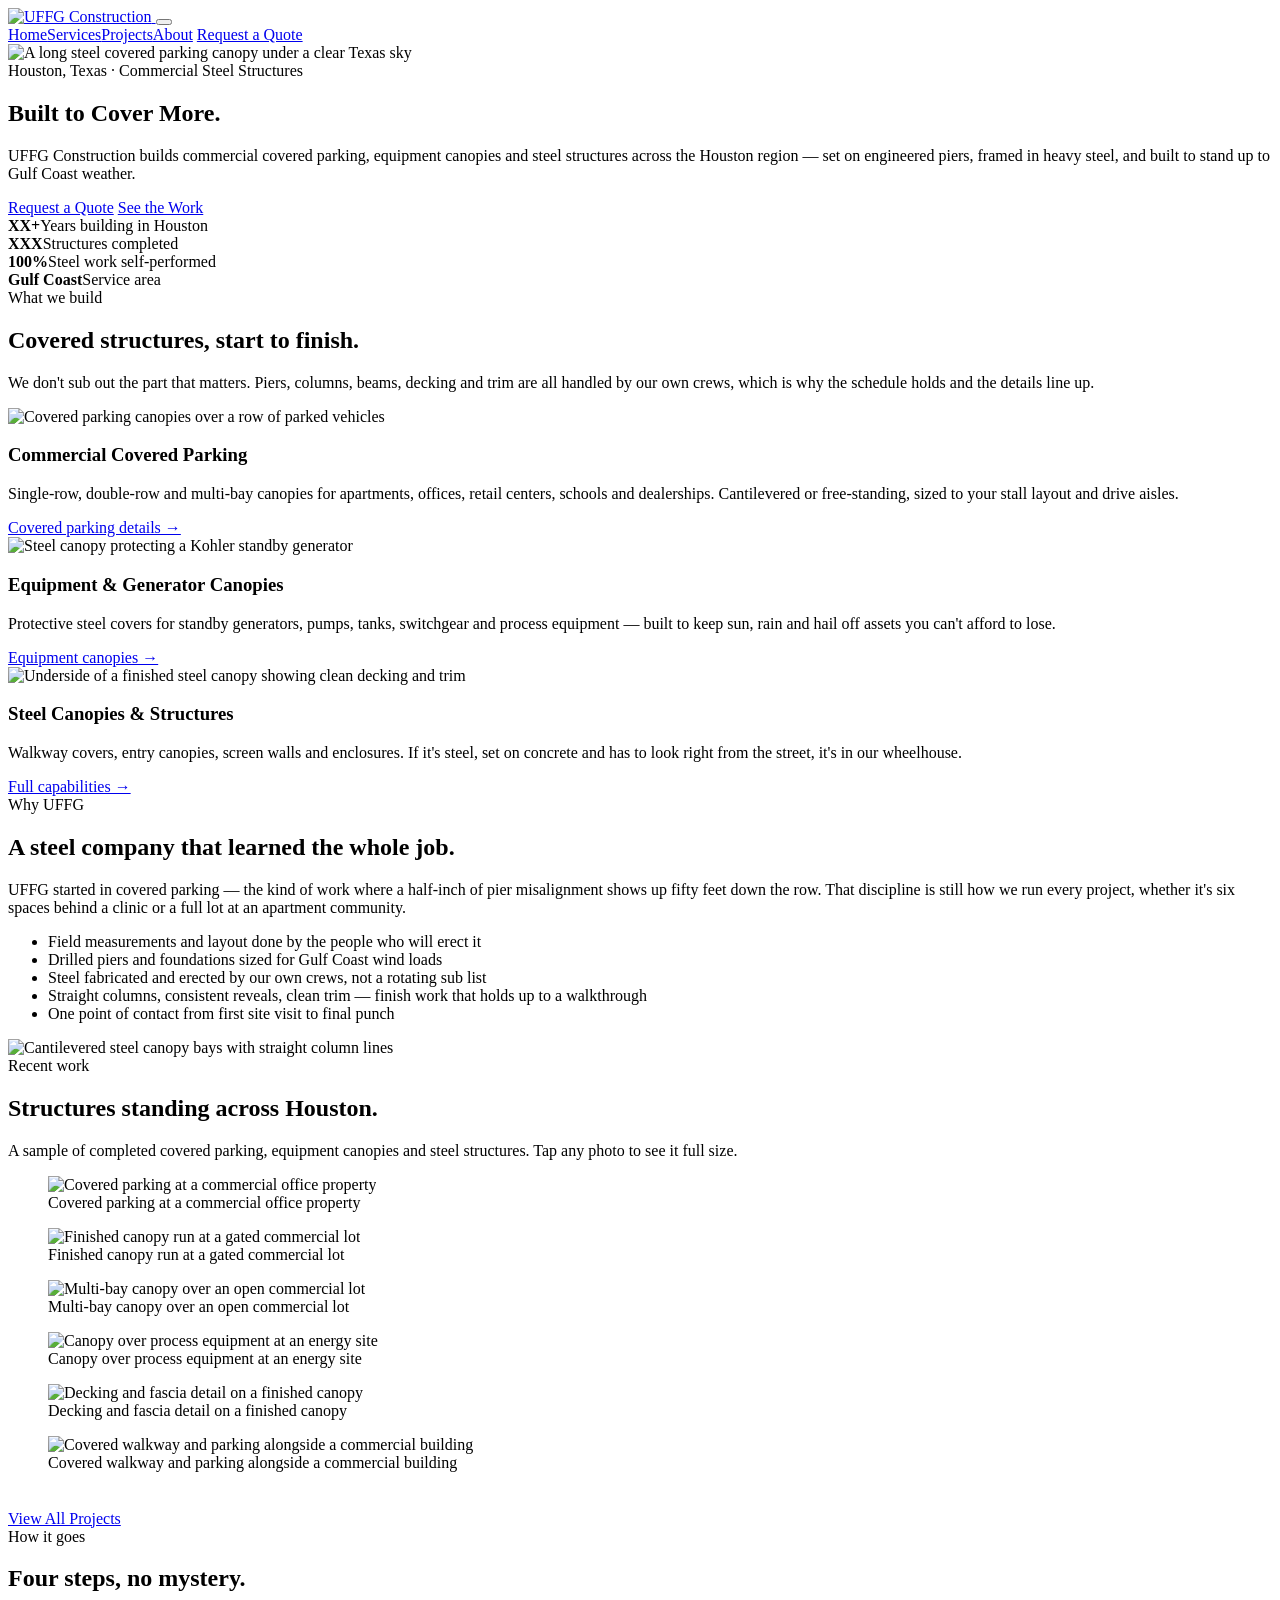
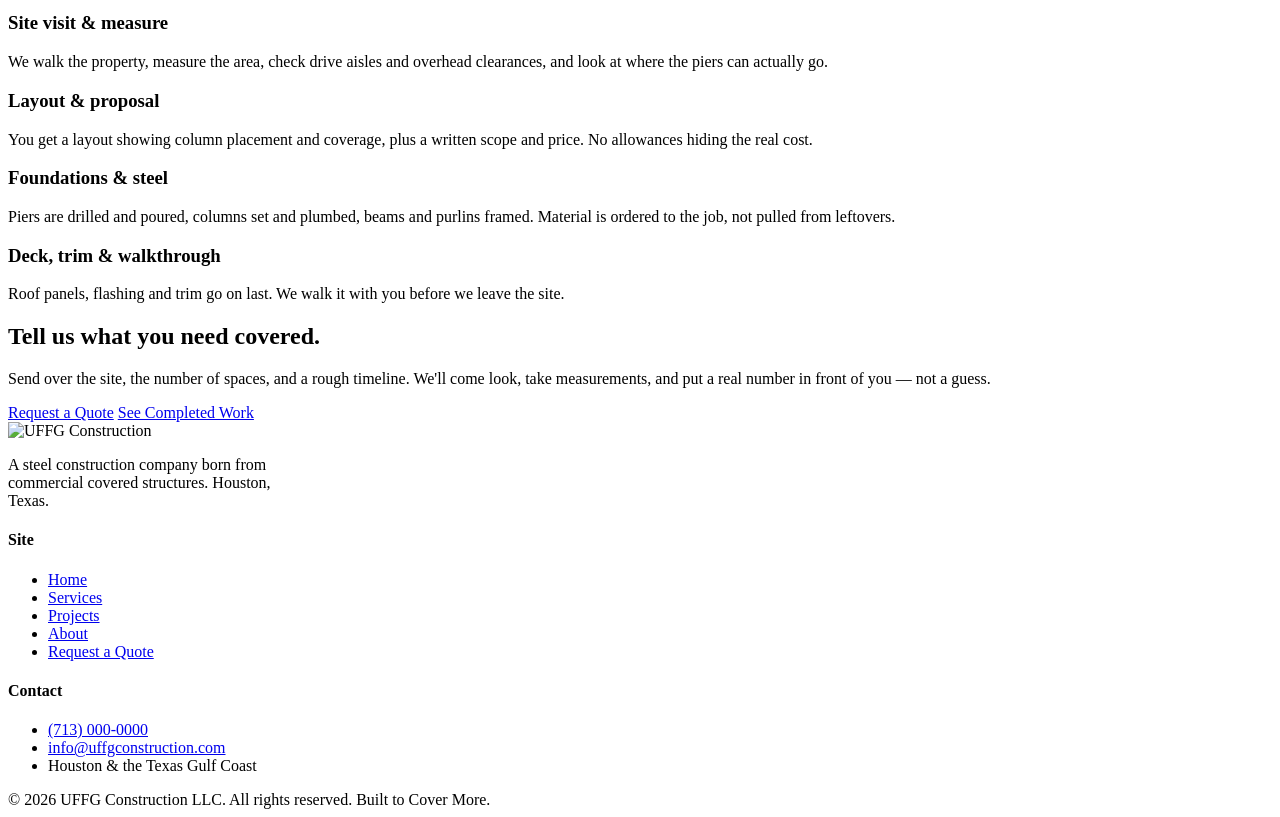
==== index.html @ bd08c519 "Add files via upload" ====
<!doctype html>
<html lang="en">
<head>
<meta charset="utf-8">
<meta name="viewport" content="width=device-width, initial-scale=1">
<title>UFFG Construction — Commercial Covered Parking & Steel Canopies | Houston, TX</title>
<meta name="description" content="UFFG Construction builds commercial covered parking, equipment canopies and steel structures across Houston and the Texas Gulf Coast. Built to Cover More.">
<meta property="og:title" content="UFFG Construction — Commercial Covered Parking & Steel Canopies | Houston, TX">
<meta property="og:description" content="UFFG Construction builds commercial covered parking, equipment canopies and steel structures across Houston and the Texas Gulf Coast. Built to Cover More.">
<meta property="og:type" content="website">
<meta property="og:image" content="assets/img/hero-alt.jpg">
<link rel="icon" href="assets/logo/stamp-green.svg" type="image/svg+xml">
<link rel="preconnect" href="https://fonts.googleapis.com">
<link rel="preconnect" href="https://fonts.gstatic.com" crossorigin>
<link href="https://fonts.googleapis.com/css2?family=Inter:wght@400;500;600&family=Source+Serif+4:opsz,wght@8..60,400;8..60,600;8..60,700&display=swap" rel="stylesheet">
<link rel="stylesheet" href="assets/css/site.css">
</head>
<body>
<header class="site-header">
  <div class="wrap header-inner">
    <a class="brand" href="index.html" aria-label="UFFG Construction — home">
      <img src="assets/logo/lockup-green.svg" alt="UFFG Construction">
    </a>
    <button class="nav-toggle" aria-label="Menu" aria-expanded="false" id="navToggle"><span></span></button>
    <nav class="nav" id="nav">
      <a href="index.html" class="active">Home</a><a href="services.html">Services</a><a href="projects.html">Projects</a><a href="about.html">About</a>
      <a class="btn btn-primary" href="contact.html">Request a Quote</a>
    </nav>
  </div>
</header>
<main>
<section class="hero">
  <div class="hero-media">
    <img src="assets/img/hero-alt.jpg" alt="A long steel covered parking canopy under a clear Texas sky">
  </div>
  <div class="wrap hero-inner">
    <span class="eyebrow on-dark">Houston, Texas &middot; Commercial Steel Structures</span>
    <h1>Built to Cover More.</h1>
    <div class="hero-rule"></div>
    <p class="lede on-dark">UFFG Construction builds commercial covered parking, equipment canopies and steel structures across the Houston region — set on engineered piers, framed in heavy steel, and built to stand up to Gulf Coast weather.</p>
    <div class="hero-cta">
      <a class="btn btn-cream" href="contact.html">Request a Quote</a>
      <a class="btn btn-ghost-light" href="projects.html">See the Work</a>
    </div>
  </div>
</section>

<div class="statbar">
  <div class="wrap">
    <div class="stat"><b><span class="placeholder">XX</span>+</b><span>Years building in Houston</span></div>
    <div class="stat"><b><span class="placeholder">XXX</span></b><span>Structures completed</span></div>
    <div class="stat"><b>100%</b><span>Steel work self-performed</span></div>
    <div class="stat"><b>Gulf&nbsp;Coast</b><span>Service area</span></div>
  </div>
</div>

<section>
  <div class="wrap">
    <div class="sec-head">
      <span class="eyebrow">What we build</span>
      <h2>Covered structures, start to finish.</h2>
      <p>We don't sub out the part that matters. Piers, columns, beams, decking and trim are all handled by our own crews, which is why the schedule holds and the details line up.</p>
    </div>
    <div class="grid grid-3">
      <article class="card">
        <div class="card-media"><img src="assets/img/parking-rowcars-800.jpg" alt="Covered parking canopies over a row of parked vehicles" loading="lazy"></div>
        <div class="card-body">
          <h3>Commercial Covered Parking</h3>
          <p>Single-row, double-row and multi-bay canopies for apartments, offices, retail centers, schools and dealerships. Cantilevered or free-standing, sized to your stall layout and drive aisles.</p>
          <a class="card-link" href="services.html">Covered parking details &rarr;</a>
        </div>
      </article>
      <article class="card">
        <div class="card-media"><img src="assets/img/equip-generator-800.jpg" alt="Steel canopy protecting a Kohler standby generator" loading="lazy"></div>
        <div class="card-body">
          <h3>Equipment &amp; Generator Canopies</h3>
          <p>Protective steel covers for standby generators, pumps, tanks, switchgear and process equipment — built to keep sun, rain and hail off assets you can't afford to lose.</p>
          <a class="card-link" href="services.html">Equipment canopies &rarr;</a>
        </div>
      </article>
      <article class="card">
        <div class="card-media"><img src="assets/img/detail-soffit-800.jpg" alt="Underside of a finished steel canopy showing clean decking and trim" loading="lazy"></div>
        <div class="card-body">
          <h3>Steel Canopies &amp; Structures</h3>
          <p>Walkway covers, entry canopies, screen walls and enclosures. If it's steel, set on concrete and has to look right from the street, it's in our wheelhouse.</p>
          <a class="card-link" href="services.html">Full capabilities &rarr;</a>
        </div>
      </article>
    </div>
  </div>
</section>

<section class="sec-cream">
  <div class="wrap">
    <div class="split">
      <div>
        <span class="eyebrow">Why UFFG</span>
        <h2>A steel company that learned the whole job.</h2>
        <p>UFFG started in covered parking — the kind of work where a half-inch of pier misalignment shows up fifty feet down the row. That discipline is still how we run every project, whether it's six spaces behind a clinic or a full lot at an apartment community.</p>
        <ul class="ticks">
          <li>Field measurements and layout done by the people who will erect it</li>
          <li>Drilled piers and foundations sized for Gulf Coast wind loads</li>
          <li>Steel fabricated and erected by our own crews, not a rotating sub list</li>
          <li>Straight columns, consistent reveals, clean trim — finish work that holds up to a walkthrough</li>
          <li>One point of contact from first site visit to final punch</li>
        </ul>
      </div>
      <div class="split-media">
        <img src="assets/img/parking-bayrow.jpg" alt="Cantilevered steel canopy bays with straight column lines" loading="lazy">
      </div>
    </div>
  </div>
</section>

<section>
  <div class="wrap">
    <div class="sec-head">
      <span class="eyebrow">Recent work</span>
      <h2>Structures standing across Houston.</h2>
      <p>A sample of completed covered parking, equipment canopies and steel structures. Tap any photo to see it full size.</p>
    </div>
    <div class="gallery">
      <figure class="shot " data-full="assets/img/parking-office.jpg" data-cap="Covered parking at a commercial office property" role="button" tabindex="0" aria-label="Covered parking at a commercial office property — view larger"><img src="assets/img/parking-office-800.jpg" alt="Covered parking at a commercial office property" loading="lazy"><figcaption>Covered parking at a commercial office property</figcaption></figure>
      <figure class="shot " data-full="assets/img/parking-gated.jpg" data-cap="Finished canopy run at a gated commercial lot" role="button" tabindex="0" aria-label="Finished canopy run at a gated commercial lot — view larger"><img src="assets/img/parking-gated-800.jpg" alt="Finished canopy run at a gated commercial lot" loading="lazy"><figcaption>Finished canopy run at a gated commercial lot</figcaption></figure>
      <figure class="shot " data-full="assets/img/parking-goldenlot.jpg" data-cap="Multi-bay canopy over an open commercial lot" role="button" tabindex="0" aria-label="Multi-bay canopy over an open commercial lot — view larger"><img src="assets/img/parking-goldenlot-800.jpg" alt="Multi-bay canopy over an open commercial lot" loading="lazy"><figcaption>Multi-bay canopy over an open commercial lot</figcaption></figure>
      <figure class="shot " data-full="assets/img/equip-oilfield.jpg" data-cap="Canopy over process equipment at an energy site" role="button" tabindex="0" aria-label="Canopy over process equipment at an energy site — view larger"><img src="assets/img/equip-oilfield-800.jpg" alt="Canopy over process equipment at an energy site" loading="lazy"><figcaption>Canopy over process equipment at an energy site</figcaption></figure>
      <figure class="shot " data-full="assets/img/detail-deck.jpg" data-cap="Decking and fascia detail on a finished canopy" role="button" tabindex="0" aria-label="Decking and fascia detail on a finished canopy — view larger"><img src="assets/img/detail-deck-800.jpg" alt="Decking and fascia detail on a finished canopy" loading="lazy"><figcaption>Decking and fascia detail on a finished canopy</figcaption></figure>
      <figure class="shot " data-full="assets/img/parking-walkway.jpg" data-cap="Covered walkway and parking alongside a commercial building" role="button" tabindex="0" aria-label="Covered walkway and parking alongside a commercial building — view larger"><img src="assets/img/parking-walkway-800.jpg" alt="Covered walkway and parking alongside a commercial building" loading="lazy"><figcaption>Covered walkway and parking alongside a commercial building</figcaption></figure>
    </div>
    <div style="margin-top:38px"><a class="btn btn-ghost" href="projects.html">View All Projects</a></div>
  </div>
</section>

<section class="sec-cream-2">
  <div class="wrap narrow">
    <div class="sec-head">
      <span class="eyebrow">How it goes</span>
      <h2>Four steps, no mystery.</h2>
    </div>
    <div class="steps">
      <div class="step"><div><h3>Site visit &amp; measure</h3><p>We walk the property, measure the area, check drive aisles and overhead clearances, and look at where the piers can actually go.</p></div></div>
      <div class="step"><div><h3>Layout &amp; proposal</h3><p>You get a layout showing column placement and coverage, plus a written scope and price. No allowances hiding the real cost.</p></div></div>
      <div class="step"><div><h3>Foundations &amp; steel</h3><p>Piers are drilled and poured, columns set and plumbed, beams and purlins framed. Material is ordered to the job, not pulled from leftovers.</p></div></div>
      <div class="step"><div><h3>Deck, trim &amp; walkthrough</h3><p>Roof panels, flashing and trim go on last. We walk it with you before we leave the site.</p></div></div>
    </div>
  </div>
</section>

<section class="sec-green band">
  <div class="wrap">
    <h2>Tell us what you need covered.</h2>
    <p>Send over the site, the number of spaces, and a rough timeline. We'll come look, take measurements, and put a real number in front of you — not a guess.</p>
    <div class="band-cta">
      <a class="btn btn-cream" href="contact.html">Request a Quote</a>
      <a class="btn btn-ghost-light" href="projects.html">See Completed Work</a>
    </div>
  </div>
</section>
</main>
<footer class="site-footer">
  <div class="wrap">
    <div class="footer-top">
      <div>
        <img class="f-lockup" src="assets/logo/lockup-cream.svg" alt="UFFG Construction">
        <p style="max-width:38ch">A steel construction company born from commercial covered structures. Houston, Texas.</p>
      </div>
      <div>
        <h4>Site</h4>
        <ul>
          <li><a href="index.html">Home</a></li>
          <li><a href="services.html">Services</a></li>
          <li><a href="projects.html">Projects</a></li>
          <li><a href="about.html">About</a></li>
          <li><a href="contact.html">Request a Quote</a></li>
        </ul>
      </div>
      <div>
        <h4>Contact</h4>
        <ul>
          <li><a href="tel:+17130000000">(713) 000-0000</a></li>
          <li><a href="mailto:info@uffgconstruction.com">info@uffgconstruction.com</a></li>
          <li>Houston &amp; the Texas Gulf Coast</li>
        </ul>
      </div>
    </div>
    <div class="footer-bottom">
      <span>&copy; <span id="yr">2026</span> UFFG Construction LLC. All rights reserved.</span>
      <span>Built to Cover More.</span>
    </div>
  </div>
</footer>
<script src="assets/js/site.js"></script>
</body>
</html>
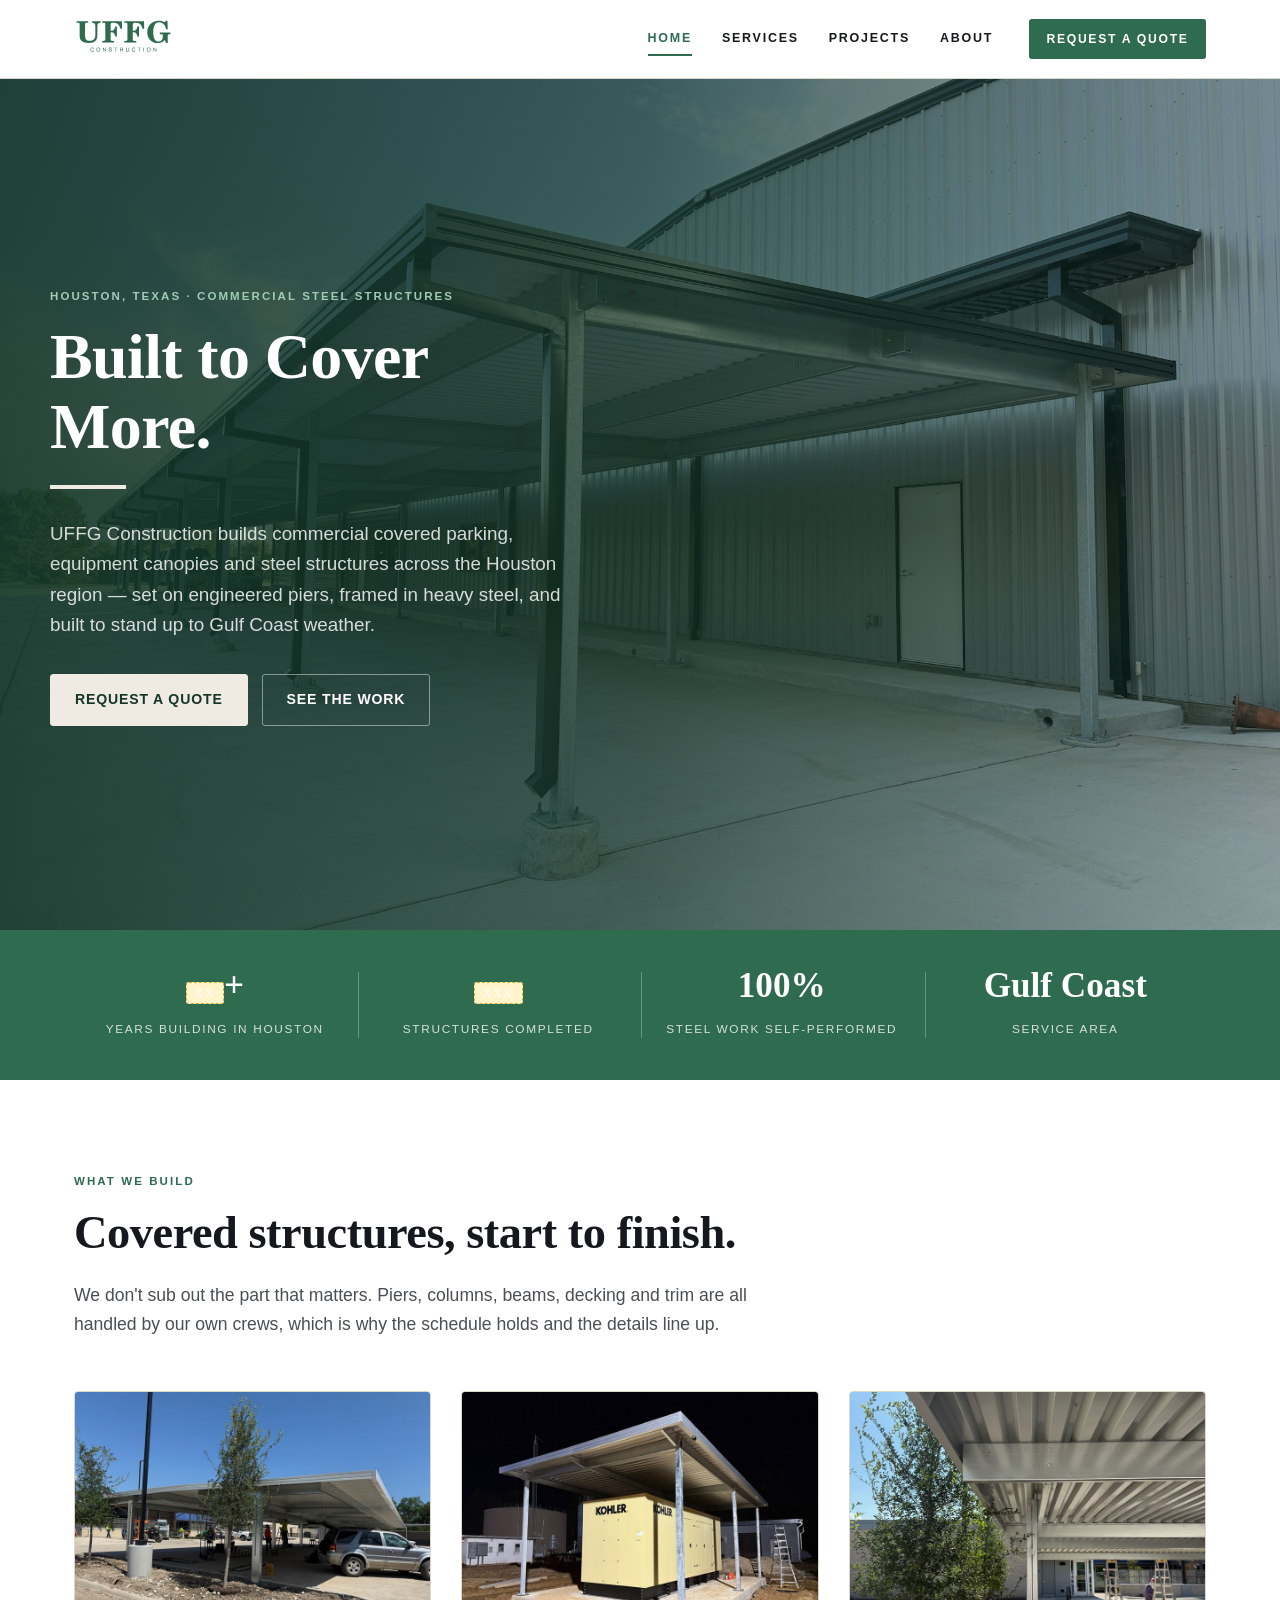
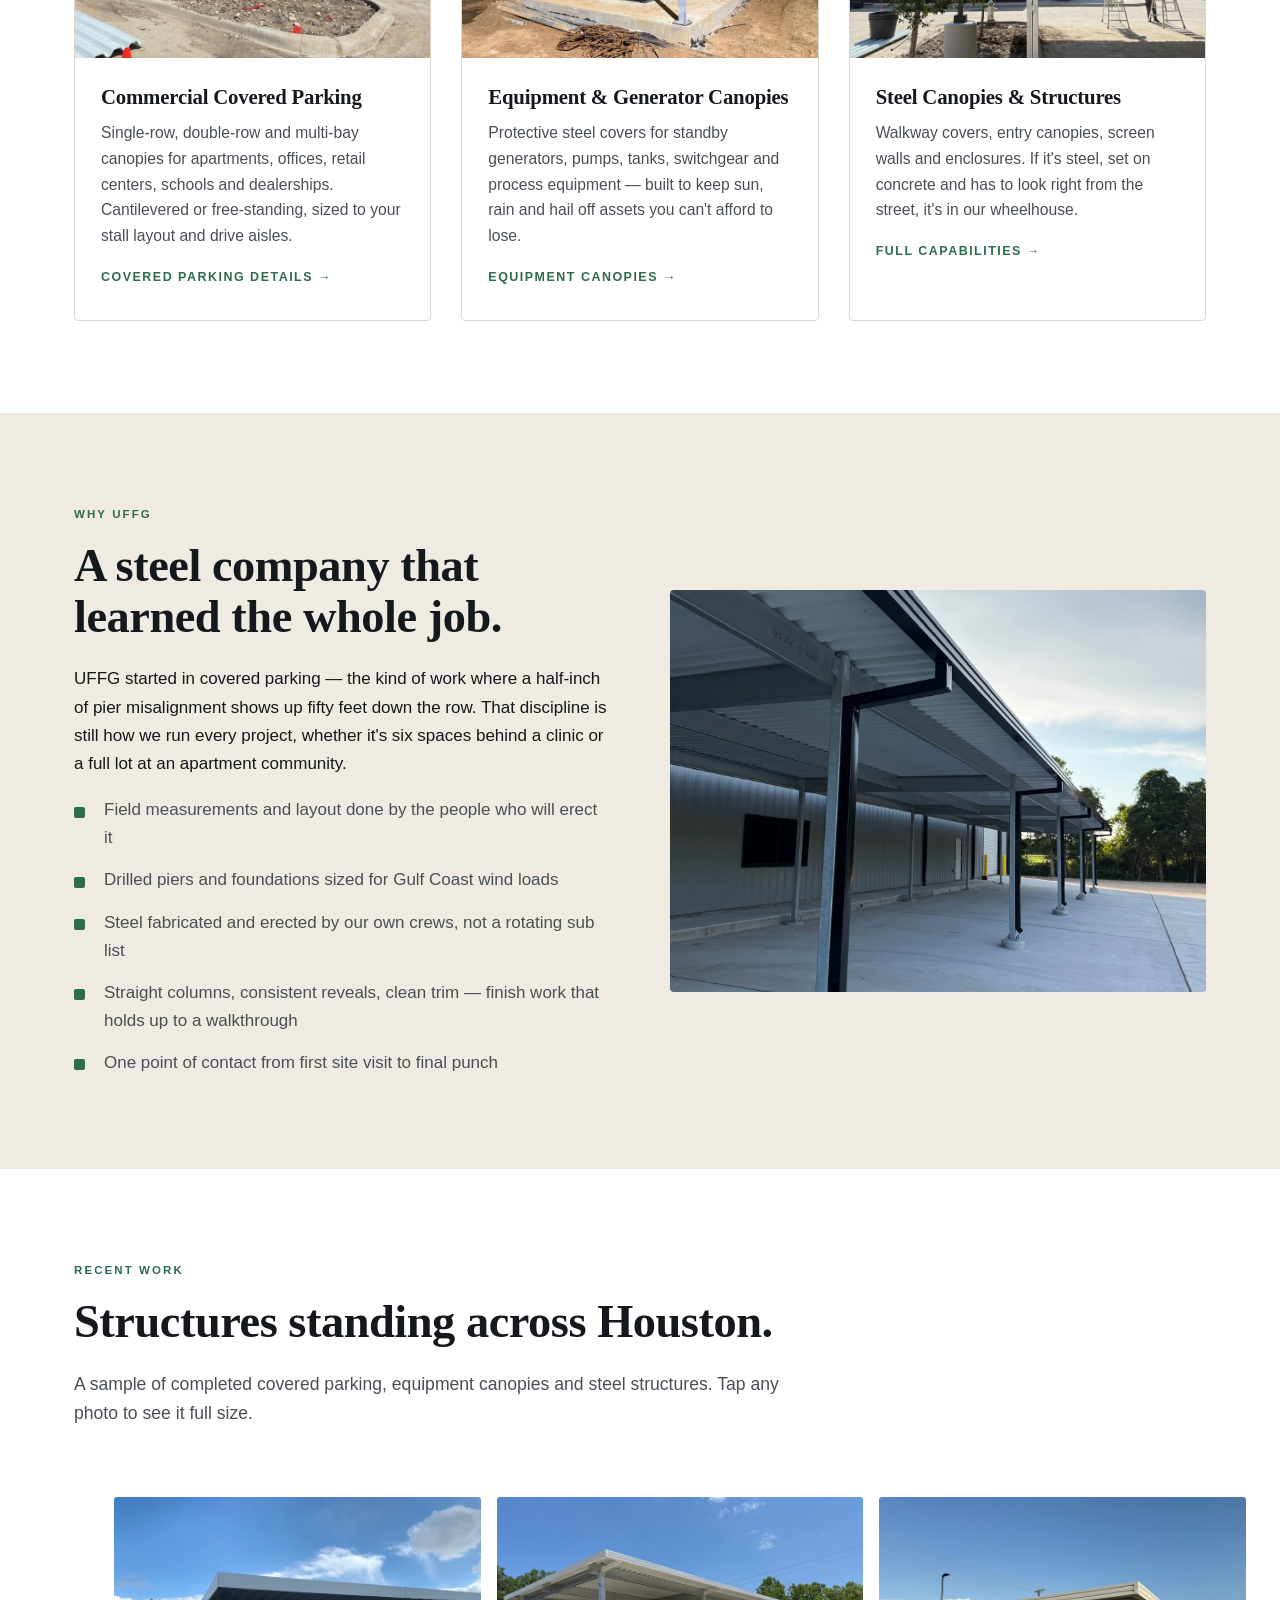
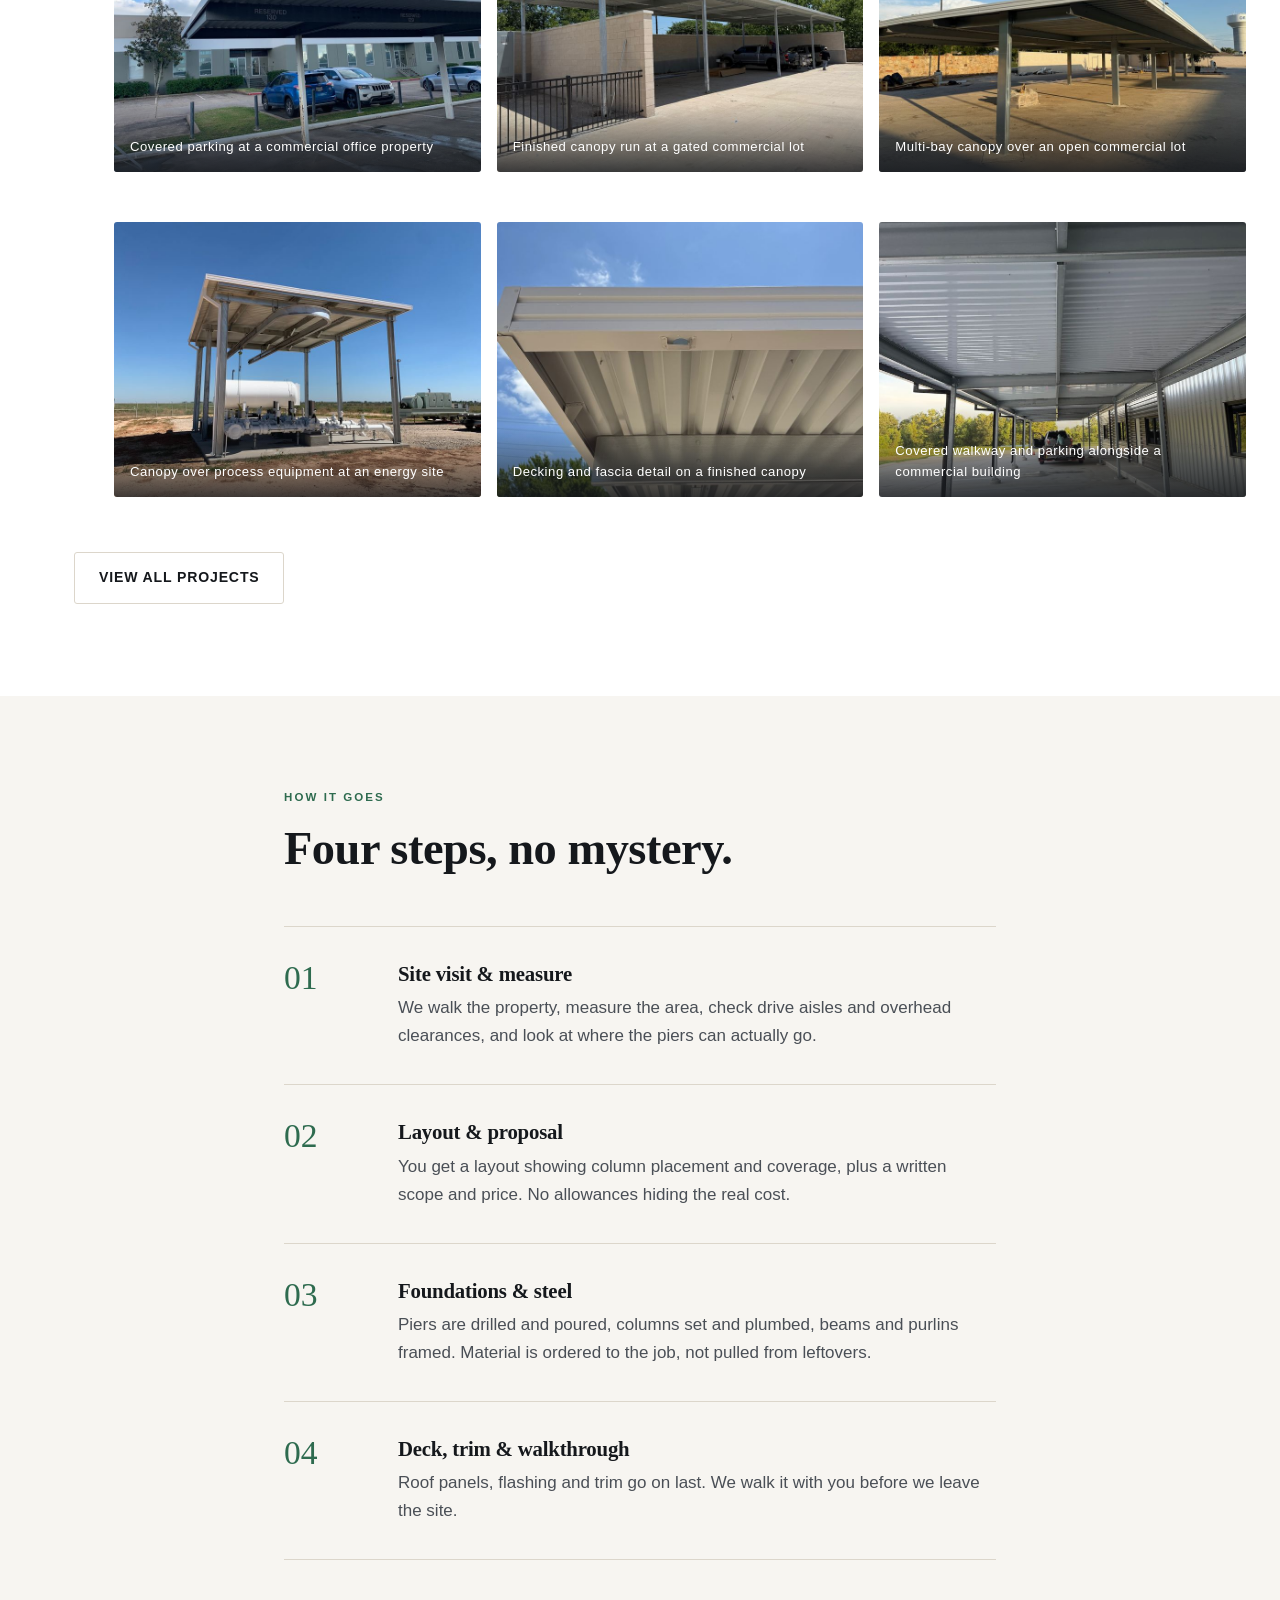
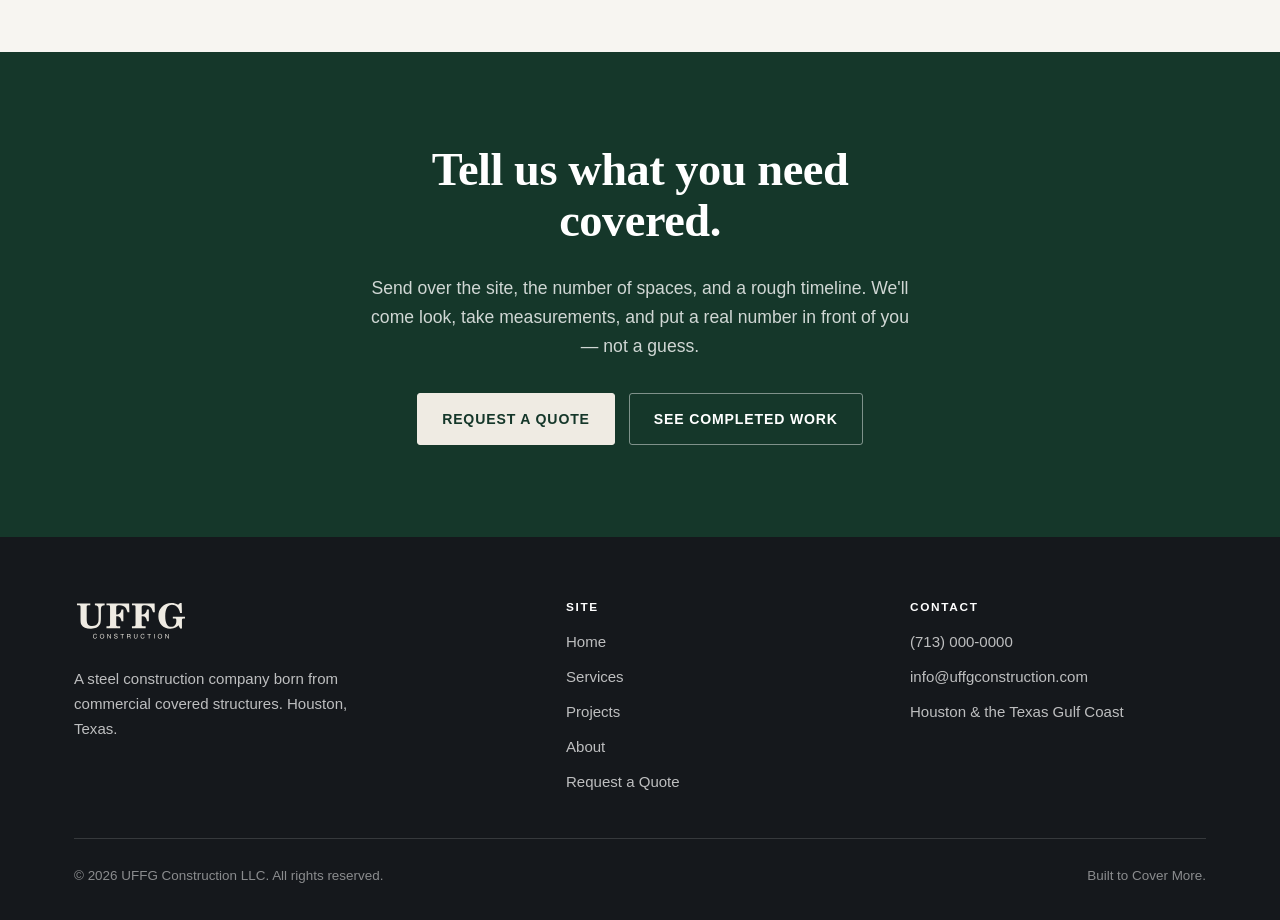
==== commit a5d68ecd: "Add files via upload" ====
--- a/index.html
+++ b/index.html
@@ -8,18 +8,18 @@
 <meta property="og:title" content="UFFG Construction — Commercial Covered Parking & Steel Canopies | Houston, TX">
 <meta property="og:description" content="UFFG Construction builds commercial covered parking, equipment canopies and steel structures across Houston and the Texas Gulf Coast. Built to Cover More.">
 <meta property="og:type" content="website">
-<meta property="og:image" content="assets/img/hero-alt.jpg">
-<link rel="icon" href="assets/logo/stamp-green.svg" type="image/svg+xml">
+<meta property="og:image" content="hero-alt.jpg">
+<link rel="icon" href="stamp-green.svg" type="image/svg+xml">
 <link rel="preconnect" href="https://fonts.googleapis.com">
 <link rel="preconnect" href="https://fonts.gstatic.com" crossorigin>
 <link href="https://fonts.googleapis.com/css2?family=Inter:wght@400;500;600&family=Source+Serif+4:opsz,wght@8..60,400;8..60,600;8..60,700&display=swap" rel="stylesheet">
-<link rel="stylesheet" href="assets/css/site.css">
+<link rel="stylesheet" href="site.css">
 </head>
 <body>
 <header class="site-header">
   <div class="wrap header-inner">
     <a class="brand" href="index.html" aria-label="UFFG Construction — home">
-      <img src="assets/logo/lockup-green.svg" alt="UFFG Construction">
+      <img src="lockup-green.svg" alt="UFFG Construction">
     </a>
     <button class="nav-toggle" aria-label="Menu" aria-expanded="false" id="navToggle"><span></span></button>
     <nav class="nav" id="nav">
@@ -31,7 +31,7 @@
 <main>
 <section class="hero">
   <div class="hero-media">
-    <img src="assets/img/hero-alt.jpg" alt="A long steel covered parking canopy under a clear Texas sky">
+    <img src="hero-alt.jpg" alt="A long steel covered parking canopy under a clear Texas sky">
   </div>
   <div class="wrap hero-inner">
     <span class="eyebrow on-dark">Houston, Texas &middot; Commercial Steel Structures</span>
@@ -63,7 +63,7 @@
     </div>
     <div class="grid grid-3">
       <article class="card">
-        <div class="card-media"><img src="assets/img/parking-rowcars-800.jpg" alt="Covered parking canopies over a row of parked vehicles" loading="lazy"></div>
+        <div class="card-media"><img src="parking-rowcars-800.jpg" alt="Covered parking canopies over a row of parked vehicles" loading="lazy"></div>
         <div class="card-body">
           <h3>Commercial Covered Parking</h3>
           <p>Single-row, double-row and multi-bay canopies for apartments, offices, retail centers, schools and dealerships. Cantilevered or free-standing, sized to your stall layout and drive aisles.</p>
@@ -71,7 +71,7 @@
         </div>
       </article>
       <article class="card">
-        <div class="card-media"><img src="assets/img/equip-generator-800.jpg" alt="Steel canopy protecting a Kohler standby generator" loading="lazy"></div>
+        <div class="card-media"><img src="equip-generator-800.jpg" alt="Steel canopy protecting a Kohler standby generator" loading="lazy"></div>
         <div class="card-body">
           <h3>Equipment &amp; Generator Canopies</h3>
           <p>Protective steel covers for standby generators, pumps, tanks, switchgear and process equipment — built to keep sun, rain and hail off assets you can't afford to lose.</p>
@@ -79,7 +79,7 @@
         </div>
       </article>
       <article class="card">
-        <div class="card-media"><img src="assets/img/detail-soffit-800.jpg" alt="Underside of a finished steel canopy showing clean decking and trim" loading="lazy"></div>
+        <div class="card-media"><img src="detail-soffit-800.jpg" alt="Underside of a finished steel canopy showing clean decking and trim" loading="lazy"></div>
         <div class="card-body">
           <h3>Steel Canopies &amp; Structures</h3>
           <p>Walkway covers, entry canopies, screen walls and enclosures. If it's steel, set on concrete and has to look right from the street, it's in our wheelhouse.</p>
@@ -106,7 +106,7 @@
         </ul>
       </div>
       <div class="split-media">
-        <img src="assets/img/parking-bayrow.jpg" alt="Cantilevered steel canopy bays with straight column lines" loading="lazy">
+        <img src="parking-bayrow.jpg" alt="Cantilevered steel canopy bays with straight column lines" loading="lazy">
       </div>
     </div>
   </div>
@@ -120,12 +120,12 @@
       <p>A sample of completed covered parking, equipment canopies and steel structures. Tap any photo to see it full size.</p>
     </div>
     <div class="gallery">
-      <figure class="shot " data-full="assets/img/parking-office.jpg" data-cap="Covered parking at a commercial office property" role="button" tabindex="0" aria-label="Covered parking at a commercial office property — view larger"><img src="assets/img/parking-office-800.jpg" alt="Covered parking at a commercial office property" loading="lazy"><figcaption>Covered parking at a commercial office property</figcaption></figure>
-      <figure class="shot " data-full="assets/img/parking-gated.jpg" data-cap="Finished canopy run at a gated commercial lot" role="button" tabindex="0" aria-label="Finished canopy run at a gated commercial lot — view larger"><img src="assets/img/parking-gated-800.jpg" alt="Finished canopy run at a gated commercial lot" loading="lazy"><figcaption>Finished canopy run at a gated commercial lot</figcaption></figure>
-      <figure class="shot " data-full="assets/img/parking-goldenlot.jpg" data-cap="Multi-bay canopy over an open commercial lot" role="button" tabindex="0" aria-label="Multi-bay canopy over an open commercial lot — view larger"><img src="assets/img/parking-goldenlot-800.jpg" alt="Multi-bay canopy over an open commercial lot" loading="lazy"><figcaption>Multi-bay canopy over an open commercial lot</figcaption></figure>
-      <figure class="shot " data-full="assets/img/equip-oilfield.jpg" data-cap="Canopy over process equipment at an energy site" role="button" tabindex="0" aria-label="Canopy over process equipment at an energy site — view larger"><img src="assets/img/equip-oilfield-800.jpg" alt="Canopy over process equipment at an energy site" loading="lazy"><figcaption>Canopy over process equipment at an energy site</figcaption></figure>
-      <figure class="shot " data-full="assets/img/detail-deck.jpg" data-cap="Decking and fascia detail on a finished canopy" role="button" tabindex="0" aria-label="Decking and fascia detail on a finished canopy — view larger"><img src="assets/img/detail-deck-800.jpg" alt="Decking and fascia detail on a finished canopy" loading="lazy"><figcaption>Decking and fascia detail on a finished canopy</figcaption></figure>
-      <figure class="shot " data-full="assets/img/parking-walkway.jpg" data-cap="Covered walkway and parking alongside a commercial building" role="button" tabindex="0" aria-label="Covered walkway and parking alongside a commercial building — view larger"><img src="assets/img/parking-walkway-800.jpg" alt="Covered walkway and parking alongside a commercial building" loading="lazy"><figcaption>Covered walkway and parking alongside a commercial building</figcaption></figure>
+      <figure class="shot " data-full="parking-office.jpg" data-cap="Covered parking at a commercial office property" role="button" tabindex="0" aria-label="Covered parking at a commercial office property — view larger"><img src="parking-office-800.jpg" alt="Covered parking at a commercial office property" loading="lazy"><figcaption>Covered parking at a commercial office property</figcaption></figure>
+      <figure class="shot " data-full="parking-gated.jpg" data-cap="Finished canopy run at a gated commercial lot" role="button" tabindex="0" aria-label="Finished canopy run at a gated commercial lot — view larger"><img src="parking-gated-800.jpg" alt="Finished canopy run at a gated commercial lot" loading="lazy"><figcaption>Finished canopy run at a gated commercial lot</figcaption></figure>
+      <figure class="shot " data-full="parking-goldenlot.jpg" data-cap="Multi-bay canopy over an open commercial lot" role="button" tabindex="0" aria-label="Multi-bay canopy over an open commercial lot — view larger"><img src="parking-goldenlot-800.jpg" alt="Multi-bay canopy over an open commercial lot" loading="lazy"><figcaption>Multi-bay canopy over an open commercial lot</figcaption></figure>
+      <figure class="shot " data-full="equip-oilfield.jpg" data-cap="Canopy over process equipment at an energy site" role="button" tabindex="0" aria-label="Canopy over process equipment at an energy site — view larger"><img src="equip-oilfield-800.jpg" alt="Canopy over process equipment at an energy site" loading="lazy"><figcaption>Canopy over process equipment at an energy site</figcaption></figure>
+      <figure class="shot " data-full="detail-deck.jpg" data-cap="Decking and fascia detail on a finished canopy" role="button" tabindex="0" aria-label="Decking and fascia detail on a finished canopy — view larger"><img src="detail-deck-800.jpg" alt="Decking and fascia detail on a finished canopy" loading="lazy"><figcaption>Decking and fascia detail on a finished canopy</figcaption></figure>
+      <figure class="shot " data-full="parking-walkway.jpg" data-cap="Covered walkway and parking alongside a commercial building" role="button" tabindex="0" aria-label="Covered walkway and parking alongside a commercial building — view larger"><img src="parking-walkway-800.jpg" alt="Covered walkway and parking alongside a commercial building" loading="lazy"><figcaption>Covered walkway and parking alongside a commercial building</figcaption></figure>
     </div>
     <div style="margin-top:38px"><a class="btn btn-ghost" href="projects.html">View All Projects</a></div>
   </div>
@@ -161,7 +161,7 @@
   <div class="wrap">
     <div class="footer-top">
       <div>
-        <img class="f-lockup" src="assets/logo/lockup-cream.svg" alt="UFFG Construction">
+        <img class="f-lockup" src="lockup-cream.svg" alt="UFFG Construction">
         <p style="max-width:38ch">A steel construction company born from commercial covered structures. Houston, Texas.</p>
       </div>
       <div>
@@ -189,6 +189,6 @@
     </div>
   </div>
 </footer>
-<script src="assets/js/site.js"></script>
+<script src="site.js"></script>
 </body>
 </html>
--- a/site.css
+++ b/site.css
@@ -0,0 +1,316 @@
+/* UFFG Construction — site styles
+   Locked palette: Green #2E6B4F · Warm Neutral #EFEBE3 · Ink #15181C · White */
+
+:root{
+  --green:#2E6B4F;
+  --green-dark:#1E4B37;
+  --green-deep:#15372A;
+  --cream:#EFEBE3;
+  --cream-2:#F7F5F1;
+  --ink:#15181C;
+  --ink-70:#4A4F56;
+  --ink-55:#6E747C;
+  --line:#DCD6CB;
+  --white:#FFFFFF;
+  --maxw:1180px;
+  --pad:24px;
+  --serif:"Source Serif 4",Georgia,"Times New Roman",serif;
+  --sans:"Inter",-apple-system,BlinkMacSystemFont,"Segoe UI",Helvetica,Arial,sans-serif;
+}
+
+*,*::before,*::after{box-sizing:border-box}
+html{-webkit-text-size-adjust:100%;scroll-behavior:smooth}
+body{
+  margin:0;background:var(--white);color:var(--ink);
+  font-family:var(--sans);font-size:17px;line-height:1.65;
+  -webkit-font-smoothing:antialiased;
+}
+img{max-width:100%;display:block}
+a{color:var(--green);text-decoration:none}
+a:hover{text-decoration:underline}
+
+.wrap{max-width:var(--maxw);margin:0 auto;padding:0 var(--pad)}
+.narrow{max-width:760px}
+
+h1,h2,h3,h4{font-family:var(--serif);font-weight:700;line-height:1.1;margin:0 0 .5em;letter-spacing:-.01em}
+h1{font-size:clamp(2.4rem,6vw,4rem)}
+h2{font-size:clamp(1.9rem,4vw,2.9rem)}
+h3{font-size:1.3rem;line-height:1.25}
+p{margin:0 0 1.1em}
+p:last-child{margin-bottom:0}
+
+.eyebrow{
+  font-family:var(--sans);font-size:.72rem;font-weight:600;
+  letter-spacing:.18em;text-transform:uppercase;color:var(--green);
+  margin:0 0 1rem;display:block;
+}
+.eyebrow.on-dark{color:#9FCDB4}
+.lede{font-size:1.18rem;line-height:1.6;color:var(--ink-70)}
+.lede.on-dark{color:rgba(255,255,255,.82)}
+
+/* ---------- buttons ---------- */
+.btn{
+  display:inline-flex;align-items:center;gap:.55em;
+  font-family:var(--sans);font-size:.88rem;font-weight:600;
+  letter-spacing:.06em;text-transform:uppercase;
+  padding:.95em 1.7em;border:1.5px solid transparent;border-radius:3px;
+  transition:background .15s ease,color .15s ease,border-color .15s ease;
+  cursor:pointer;text-decoration:none!important;
+}
+.btn-primary{background:var(--green);color:#fff;border-color:var(--green)}
+.btn-primary:hover{background:var(--green-dark);border-color:var(--green-dark)}
+.btn-ghost{background:transparent;color:var(--ink);border-color:var(--line)}
+.btn-ghost:hover{border-color:var(--green);color:var(--green)}
+.btn-ghost-light{background:transparent;color:#fff;border-color:rgba(255,255,255,.45)}
+.btn-ghost-light:hover{background:rgba(255,255,255,.12);border-color:#fff}
+.btn-cream{background:var(--cream);color:var(--green-deep);border-color:var(--cream)}
+.btn-cream:hover{background:#fff;border-color:#fff}
+
+/* ---------- header ---------- */
+.site-header{
+  position:sticky;top:0;z-index:60;background:rgba(255,255,255,.96);
+  backdrop-filter:saturate(1.4) blur(8px);border-bottom:1px solid var(--line);
+}
+.header-inner{display:flex;align-items:center;gap:24px;height:78px}
+.brand{display:flex;align-items:center;flex:0 0 auto}
+.brand img{height:40px;width:auto}
+.nav{margin-left:auto;display:flex;align-items:center;gap:30px}
+.nav a{
+  font-size:.78rem;font-weight:600;letter-spacing:.14em;text-transform:uppercase;
+  color:var(--ink);padding:6px 0;border-bottom:2px solid transparent;
+}
+.nav a:hover{color:var(--green);text-decoration:none;border-bottom-color:var(--green)}
+.nav a.active{color:var(--green);border-bottom-color:var(--green)}
+.nav a.btn{margin-left:6px;border-bottom:none;padding:.8em 1.35em;font-size:.76rem}
+.nav a.btn-primary{color:#fff}
+.nav a.btn-primary:hover{color:#fff;border-bottom:1.5px solid var(--green-dark)}
+
+.nav-toggle{
+  display:none;margin-left:auto;background:none;border:1px solid var(--line);
+  border-radius:3px;width:44px;height:40px;align-items:center;justify-content:center;
+}
+.nav-toggle span{display:block;width:20px;height:2px;background:var(--ink);position:relative}
+.nav-toggle span::before,.nav-toggle span::after{
+  content:"";position:absolute;left:0;width:20px;height:2px;background:var(--ink)
+}
+.nav-toggle span::before{top:-6px}
+.nav-toggle span::after{top:6px}
+
+/* ---------- hero ---------- */
+.hero{position:relative;background:var(--green-deep);overflow:hidden}
+.hero-media{position:absolute;inset:0}
+.hero-media img{width:100%;height:100%;object-fit:cover}
+.hero-media::after{
+  content:"";position:absolute;inset:0;
+  background:linear-gradient(90deg,rgba(21,55,42,.92) 0%,rgba(21,55,42,.74) 50%,rgba(21,55,42,.34) 100%);
+}
+.hero-inner{position:relative;padding:116px 0 112px}
+.hero h1{color:#fff;max-width:14ch;margin-bottom:.35em}
+.hero .lede{max-width:52ch}
+.hero-cta{display:flex;flex-wrap:wrap;gap:14px;margin-top:34px}
+.hero-rule{width:76px;height:4px;background:var(--cream);margin:0 0 30px}
+
+.page-hero{background:var(--green-deep);color:#fff;padding:84px 0 76px;position:relative;overflow:hidden}
+.page-hero h1{color:#fff;margin-bottom:.3em}
+.page-hero .lede{max-width:56ch}
+.page-hero .hero-rule{margin-bottom:26px}
+
+/* ---------- strips & sections ---------- */
+section{padding:92px 0}
+.sec-cream{background:var(--cream)}
+.sec-cream-2{background:var(--cream-2)}
+.sec-green{background:var(--green-deep);color:#fff}
+.sec-green h2,.sec-green h3{color:#fff}
+.sec-tight{padding:64px 0}
+
+.sec-head{max-width:720px;margin-bottom:52px}
+.sec-head p{color:var(--ink-70);font-size:1.1rem}
+.sec-green .sec-head p{color:rgba(255,255,255,.78)}
+
+/* stat bar */
+.statbar{background:var(--green);color:#fff}
+.statbar .wrap{display:grid;grid-template-columns:repeat(4,1fr);gap:2px;padding-top:0;padding-bottom:0}
+.stat{padding:38px 22px;text-align:center;position:relative}
+.stat + .stat::before{
+  content:"";position:absolute;left:0;top:28%;bottom:28%;width:1px;background:rgba(255,255,255,.28)
+}
+.stat b{display:block;font-family:var(--serif);font-size:2.2rem;line-height:1;margin-bottom:.3em}
+.stat span{font-size:.74rem;letter-spacing:.14em;text-transform:uppercase;color:rgba(255,255,255,.8)}
+
+/* cards */
+.grid{display:grid;gap:30px}
+.grid-3{grid-template-columns:repeat(3,1fr)}
+.grid-2{grid-template-columns:repeat(2,1fr)}
+.grid-4{grid-template-columns:repeat(4,1fr)}
+
+.card{background:#fff;border:1px solid var(--line);border-radius:4px;overflow:hidden;display:flex;flex-direction:column}
+.card .card-media{aspect-ratio:4/3;overflow:hidden;background:var(--cream)}
+.card .card-media img{width:100%;height:100%;object-fit:cover;transition:transform .5s ease}
+.card:hover .card-media img{transform:scale(1.04)}
+.card-body{padding:26px 26px 30px;flex:1}
+.card-body h3{margin-bottom:.45em}
+.card-body p{color:var(--ink-70);font-size:.98rem;margin-bottom:0}
+.card-link{
+  display:inline-block;margin-top:18px;font-size:.78rem;font-weight:600;
+  letter-spacing:.12em;text-transform:uppercase;
+}
+
+/* numbered steps */
+.steps{counter-reset:s;display:grid;gap:0}
+.step{
+  counter-increment:s;display:grid;grid-template-columns:86px 1fr;gap:28px;
+  padding:34px 0;border-top:1px solid var(--line);
+}
+.step:last-child{border-bottom:1px solid var(--line)}
+.step::before{
+  content:counter(s,decimal-leading-zero);
+  font-family:var(--serif);font-size:2.1rem;color:var(--green);line-height:1;
+}
+.step h3{margin-bottom:.35em}
+.step p{color:var(--ink-70);margin-bottom:0}
+.sec-green .step{border-color:rgba(255,255,255,.18)}
+.sec-green .step::before{color:#9FCDB4}
+.sec-green .step p{color:rgba(255,255,255,.78)}
+
+/* feature list */
+.ticks{list-style:none;margin:0;padding:0;display:grid;gap:14px}
+.ticks li{position:relative;padding-left:30px;color:var(--ink-70)}
+.ticks li::before{
+  content:"";position:absolute;left:0;top:.62em;width:11px;height:11px;
+  background:var(--green);border-radius:2px;
+}
+.sec-green .ticks li{color:rgba(255,255,255,.84)}
+.sec-green .ticks li::before{background:var(--cream)}
+
+/* split */
+.split{display:grid;grid-template-columns:1fr 1fr;gap:60px;align-items:center}
+.split-media img{border-radius:4px;width:100%;aspect-ratio:4/3;object-fit:cover}
+
+/* gallery */
+.gallery{display:grid;grid-template-columns:repeat(3,1fr);gap:16px}
+.shot{
+  position:relative;overflow:hidden;border-radius:3px;background:var(--cream);
+  aspect-ratio:4/3;cursor:zoom-in;border:0;padding:0;display:block;width:100%;
+}
+.shot img{width:100%;height:100%;object-fit:cover;transition:transform .5s ease}
+.shot:hover img{transform:scale(1.05)}
+.shot figcaption{
+  position:absolute;left:0;right:0;bottom:0;padding:34px 16px 14px;
+  background:linear-gradient(transparent,rgba(21,24,28,.82));
+  color:#fff;font-size:.82rem;letter-spacing:.04em;text-align:left;
+}
+.shot.wide{grid-column:span 2;aspect-ratio:8/3}
+
+/* quote band */
+.band{background:var(--cream);text-align:center}
+.sec-green.band{background:var(--green-deep)}
+.sec-green.band h2{color:#fff}
+.band h2{max-width:20ch;margin:0 auto .6em}
+.band p{max-width:56ch;margin:0 auto 32px;color:var(--ink-70);font-size:1.1rem}
+.sec-green.band p{color:rgba(255,255,255,.8)}
+.band-cta{display:flex;gap:14px;justify-content:center;flex-wrap:wrap}
+
+.split.form-split{grid-template-columns:1.22fr .78fr}
+@media (max-width:980px){.split.form-split{grid-template-columns:1fr}}
+
+/* ---------- forms ---------- */
+.form-grid{display:grid;grid-template-columns:1fr 1fr;gap:20px}
+.field{display:flex;flex-direction:column;gap:7px}
+.field.full{grid-column:1/-1}
+.field label{font-size:.76rem;font-weight:600;letter-spacing:.11em;text-transform:uppercase;color:var(--ink)}
+.field input,.field select,.field textarea{
+  font-family:var(--sans);font-size:1rem;color:var(--ink);
+  padding:13px 14px;border:1px solid var(--line);border-radius:3px;background:#fff;
+  width:100%;
+}
+.field textarea{min-height:140px;resize:vertical}
+.field input:focus,.field select:focus,.field textarea:focus{
+  outline:none;border-color:var(--green);box-shadow:0 0 0 3px rgba(46,107,79,.14)
+}
+.form-note{font-size:.86rem;color:var(--ink-55);margin-top:18px}
+.hp{position:absolute;left:-9999px;width:1px;height:1px;overflow:hidden}
+
+.contact-panel{background:var(--cream);border-radius:4px;padding:36px}
+.contact-panel h3{margin-top:0}
+.contact-list{list-style:none;margin:0;padding:0;display:grid;gap:22px}
+.contact-list dt,.contact-list .k{
+  font-size:.72rem;font-weight:600;letter-spacing:.14em;text-transform:uppercase;
+  color:var(--ink-55);margin-bottom:4px;
+}
+.contact-list .v{font-size:1.06rem;font-weight:500}
+
+.placeholder{
+  background:#FFF4CC;border:1px dashed #D9B23A;color:#6B5312;
+  padding:3px 8px;border-radius:3px;font-size:.92em;font-weight:600;
+}
+
+/* ---------- footer ---------- */
+.site-footer{background:var(--ink);color:rgba(255,255,255,.72);padding:64px 0 32px;font-size:.94rem}
+.footer-top{display:grid;grid-template-columns:1.5fr 1fr 1fr;gap:48px;padding-bottom:44px;border-bottom:1px solid rgba(255,255,255,.14)}
+.site-footer img.f-lockup{height:46px;width:auto;margin-bottom:20px}
+.site-footer h4{color:#fff;font-family:var(--sans);font-size:.74rem;font-weight:600;letter-spacing:.14em;text-transform:uppercase;margin:0 0 16px}
+.site-footer ul{list-style:none;margin:0;padding:0;display:grid;gap:10px}
+.site-footer a{color:rgba(255,255,255,.72)}
+.site-footer a:hover{color:#fff}
+.footer-bottom{padding-top:26px;display:flex;justify-content:space-between;gap:20px;flex-wrap:wrap;font-size:.84rem;color:rgba(255,255,255,.5)}
+
+/* ---------- lightbox ---------- */
+.lb{
+  position:fixed;inset:0;z-index:200;background:rgba(21,24,28,.94);
+  display:none;align-items:center;justify-content:center;padding:36px;
+}
+.lb.open{display:flex}
+.lb img{max-width:100%;max-height:84vh;object-fit:contain;border-radius:3px}
+.lb-cap{position:absolute;bottom:24px;left:0;right:0;text-align:center;color:rgba(255,255,255,.8);font-size:.9rem}
+.lb-close{
+  position:absolute;top:18px;right:22px;background:none;border:0;color:#fff;
+  font-size:2rem;line-height:1;cursor:pointer;padding:8px 12px;
+}
+.lb-nav{
+  position:absolute;top:50%;transform:translateY(-50%);background:none;border:0;
+  color:#fff;font-size:2.4rem;cursor:pointer;padding:12px 18px;opacity:.7;
+}
+.lb-nav:hover{opacity:1}
+.lb-prev{left:6px}.lb-next{right:6px}
+
+/* ---------- responsive ---------- */
+@media (max-width:980px){
+  .grid-3,.grid-4{grid-template-columns:repeat(2,1fr)}
+  .split{grid-template-columns:1fr;gap:34px}
+  .footer-top{grid-template-columns:1fr 1fr;gap:34px}
+  .gallery{grid-template-columns:repeat(2,1fr)}
+  .shot.wide{grid-column:span 2;aspect-ratio:16/9}
+}
+@media (max-width:720px){
+  body{font-size:16px}
+  :root{--pad:18px}
+  section{padding:62px 0}
+  .header-inner{height:66px}
+  .brand img{height:32px}
+  .nav-toggle{display:flex}
+  .nav{
+    display:none;position:absolute;left:0;right:0;top:100%;
+    background:#fff;border-bottom:1px solid var(--line);
+    flex-direction:column;align-items:stretch;gap:0;padding:8px 18px 20px;
+  }
+  .nav.open{display:flex}
+  .nav a{padding:14px 0;border-bottom:1px solid var(--line)}
+  .nav a.active{border-bottom-color:var(--line)}
+  .nav .btn{margin-top:16px;justify-content:center;border-bottom:none}
+  .site-header{position:relative}
+  .hero-inner{padding:76px 0 68px}
+  .hero-media::after{background:linear-gradient(180deg,rgba(21,55,42,.86),rgba(21,55,42,.93))}
+  .statbar .wrap{grid-template-columns:1fr 1fr}
+  .stat{padding:26px 14px}
+  .stat:nth-child(3)::before,.stat:nth-child(1)::before{display:none}
+  .grid-3,.grid-4,.grid-2{grid-template-columns:1fr}
+  .gallery{grid-template-columns:1fr;gap:12px}
+  .shot.wide{grid-column:span 1;aspect-ratio:4/3}
+  .form-grid{grid-template-columns:1fr}
+  .step{grid-template-columns:54px 1fr;gap:16px;padding:26px 0}
+  .step::before{font-size:1.5rem}
+  .footer-top{grid-template-columns:1fr}
+  .contact-panel{padding:26px}
+  .lb{padding:16px}
+  .lb-nav{font-size:1.8rem;padding:8px 10px}
+}
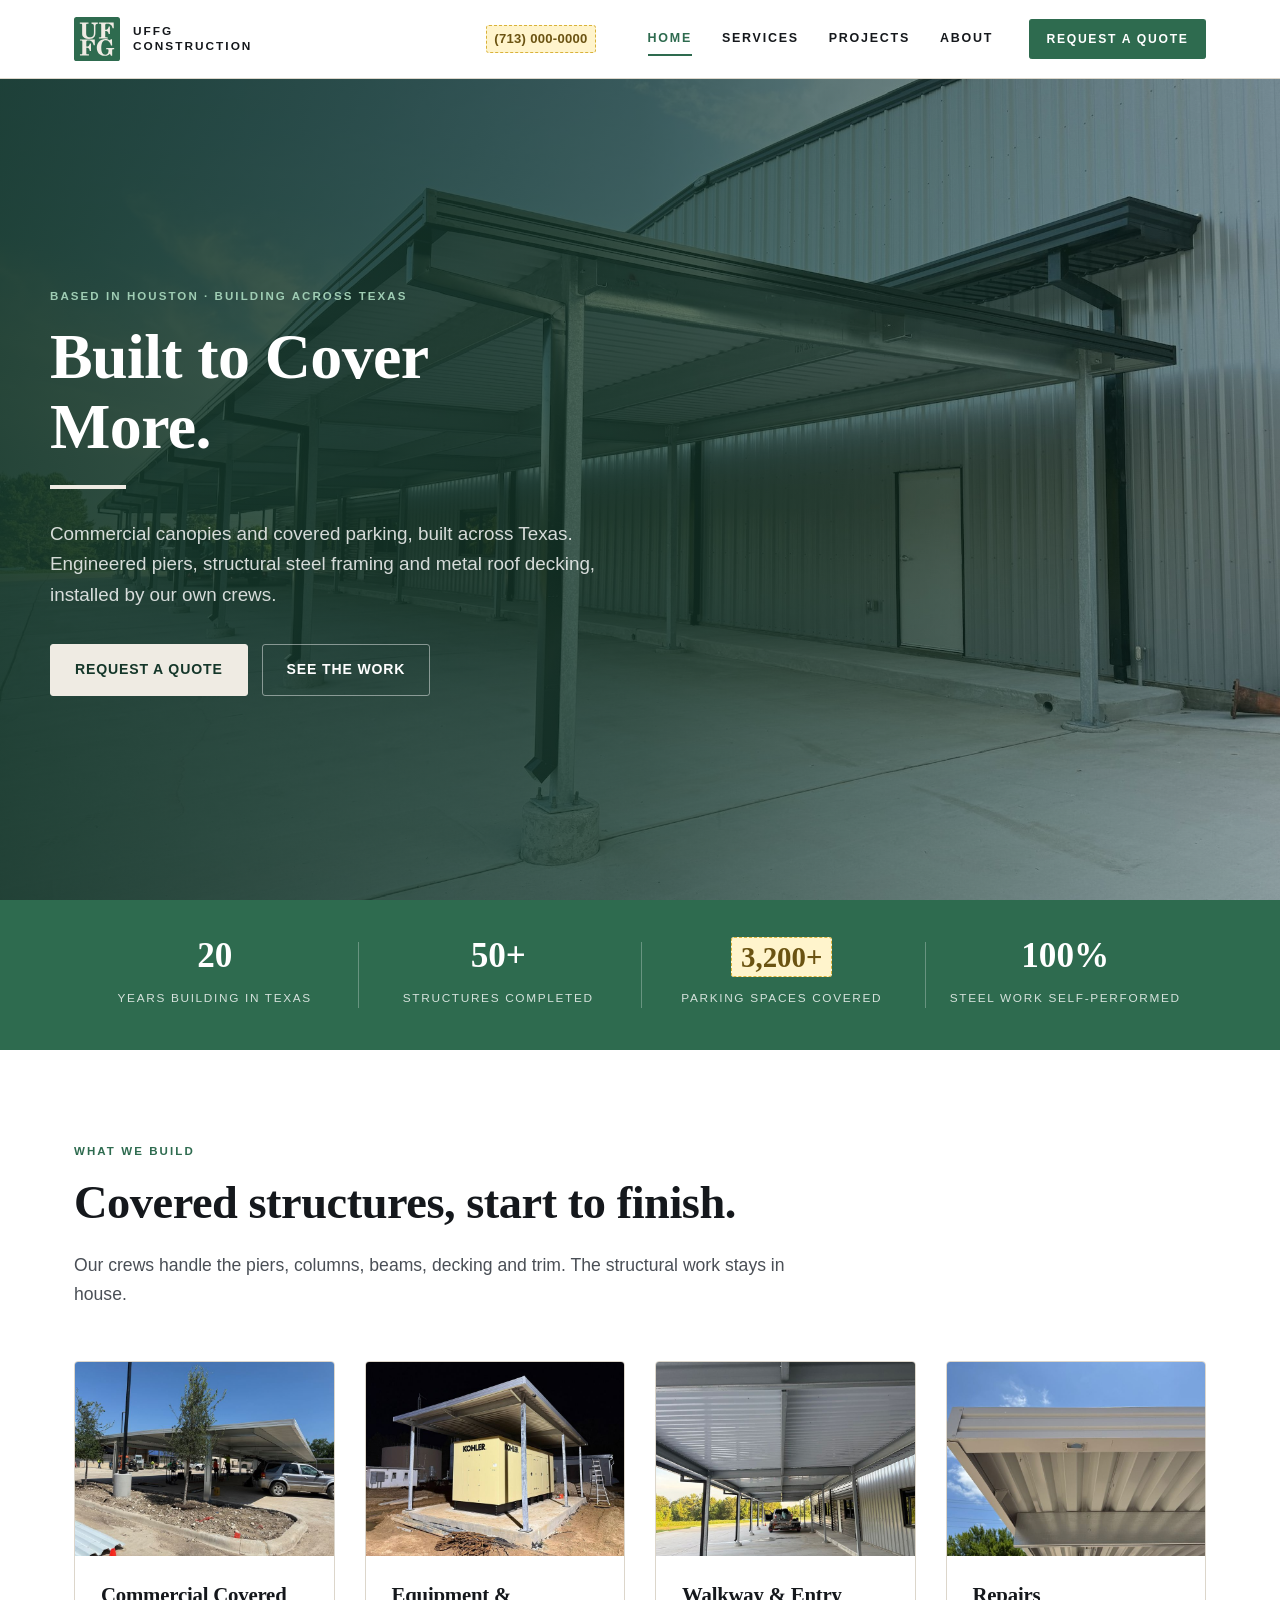
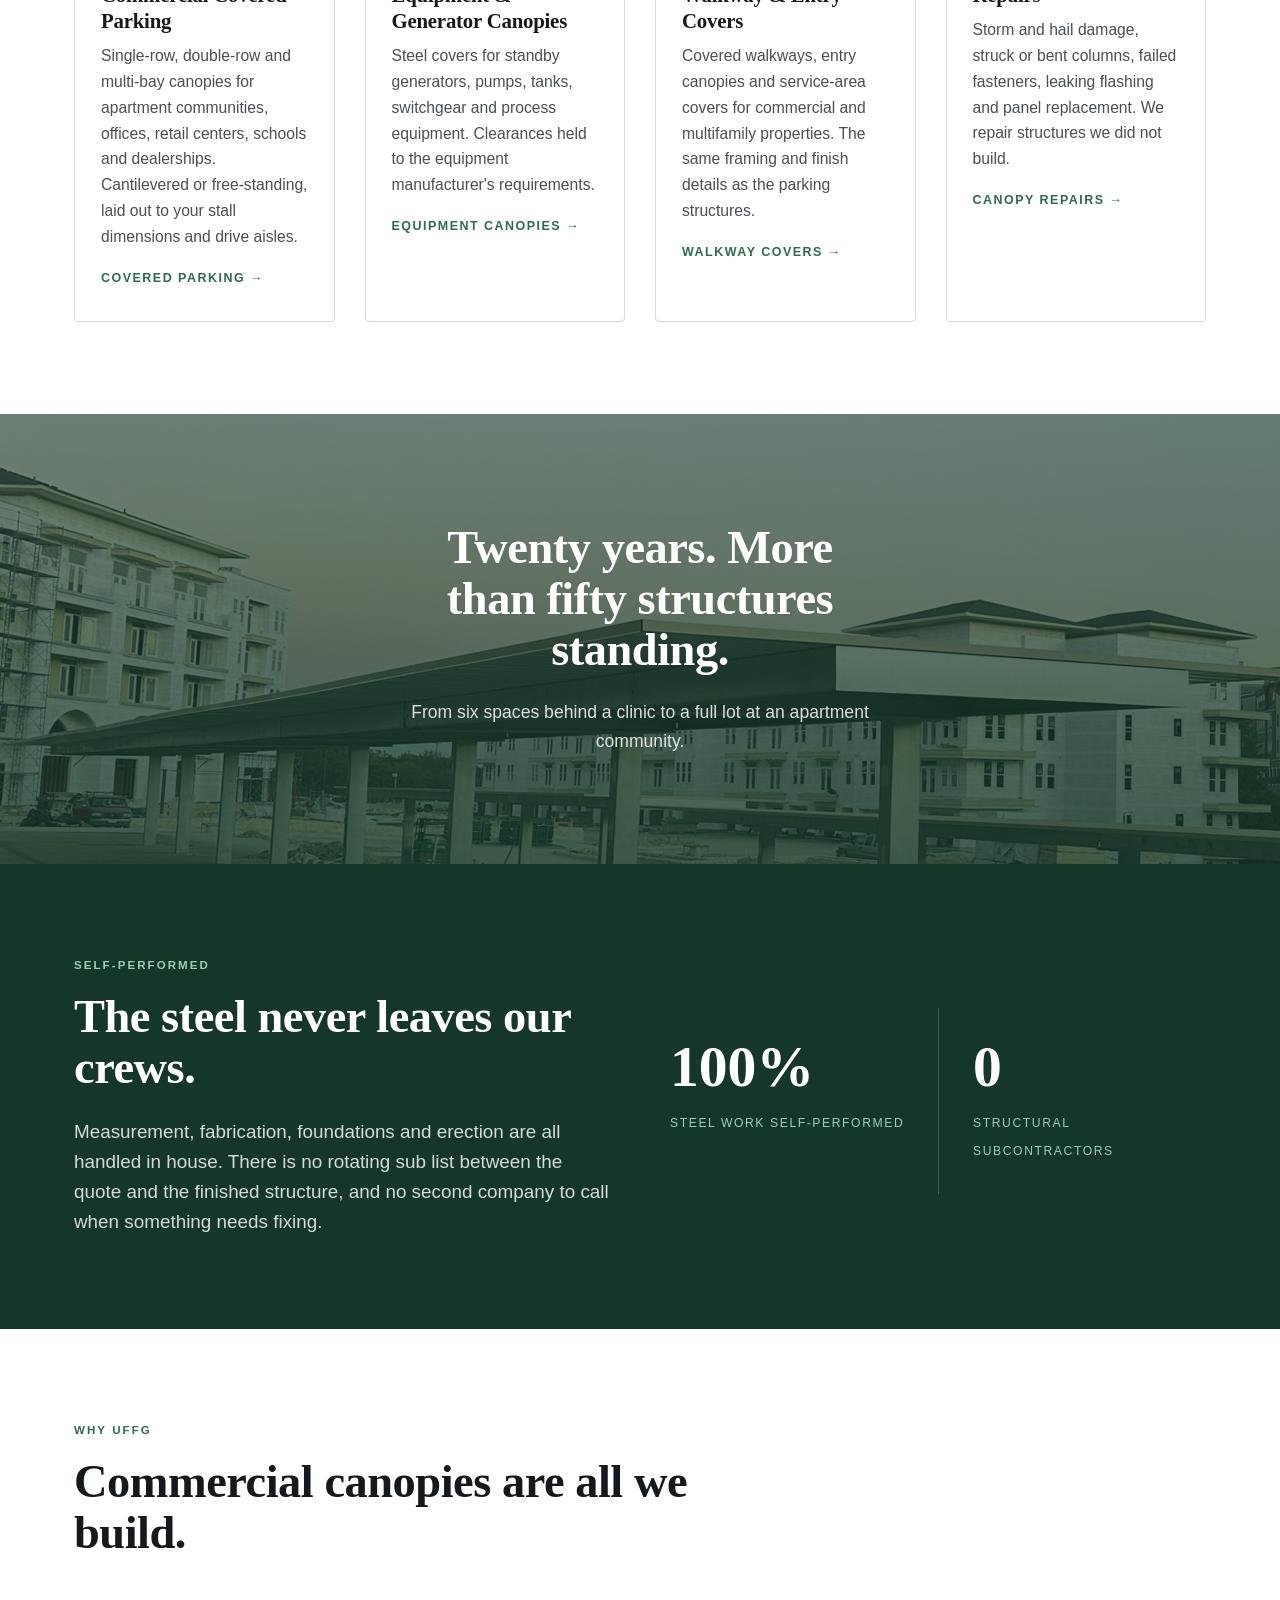
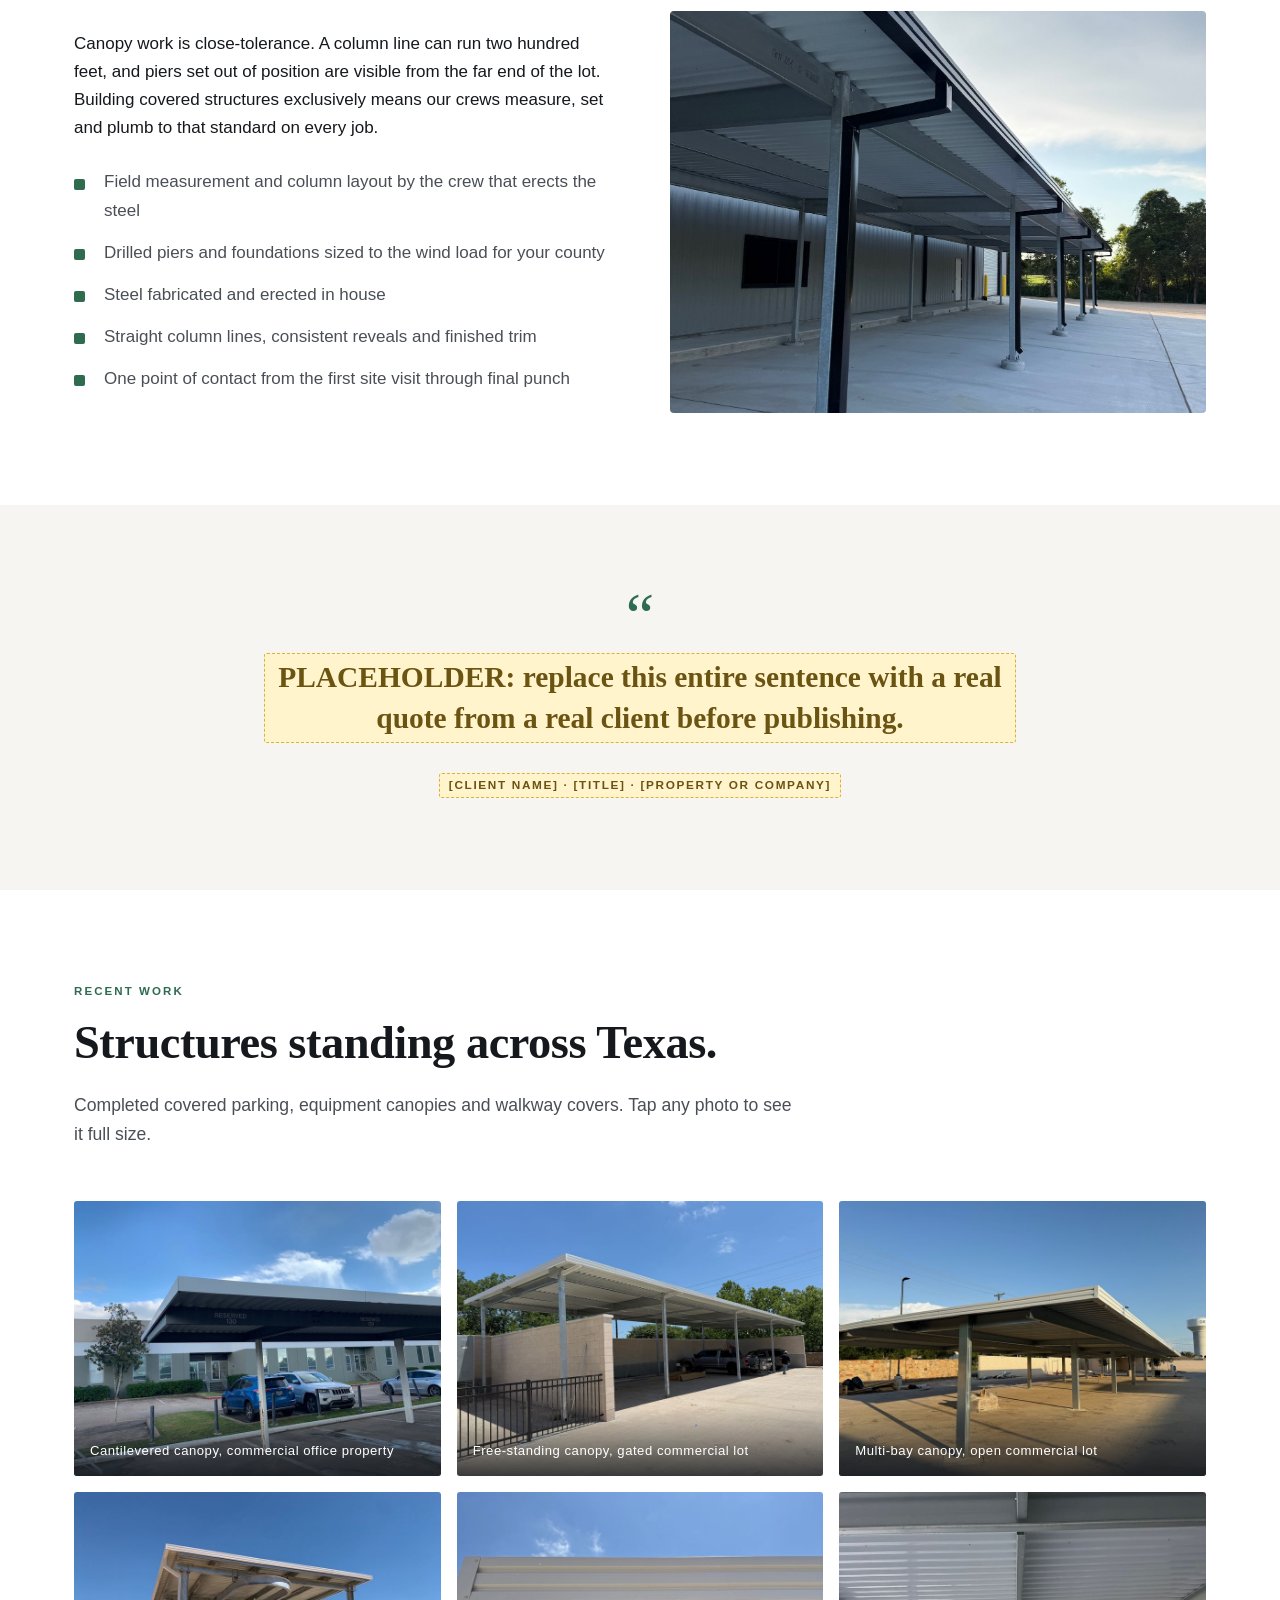
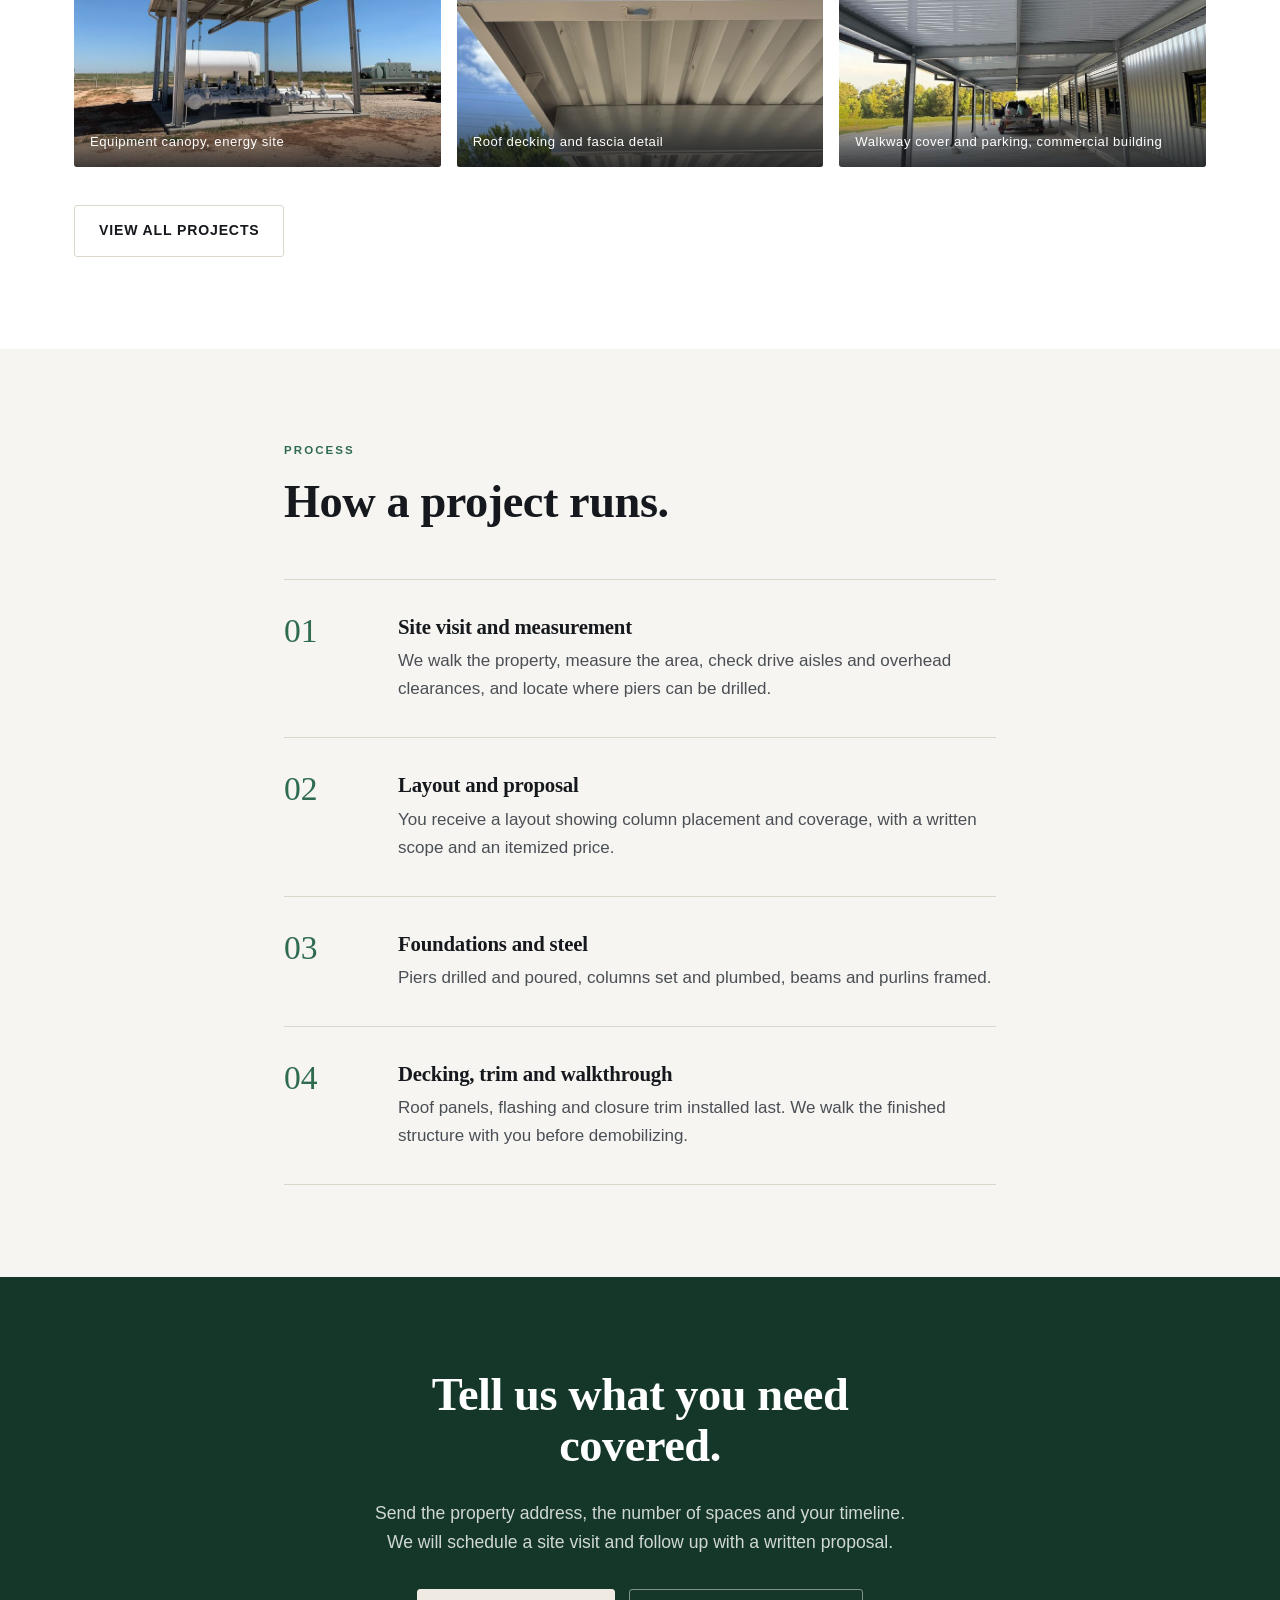
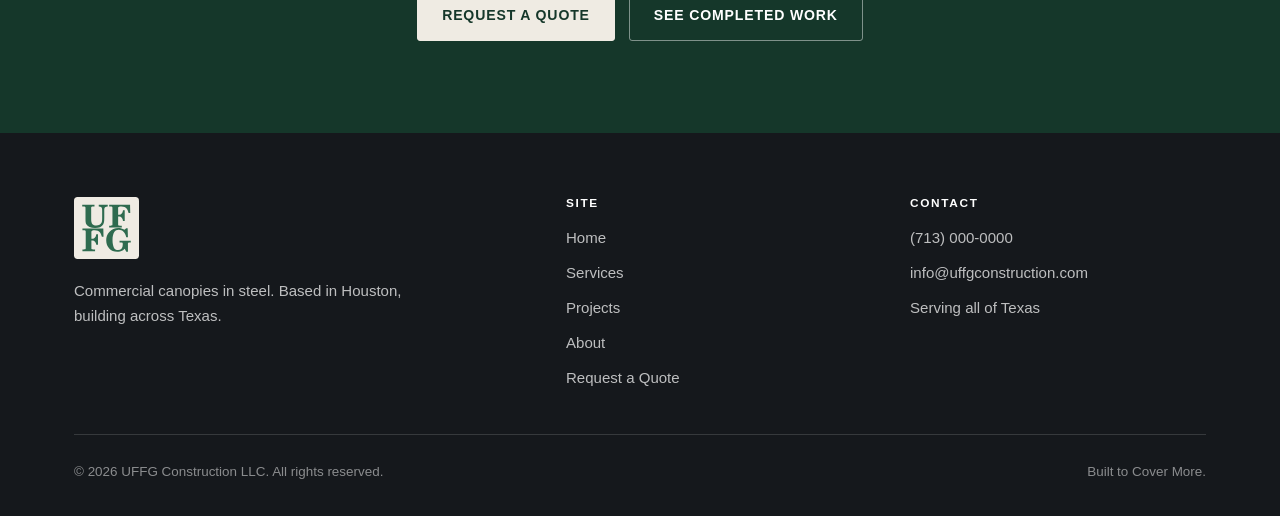
==== commit f435d1b5: "Add files via upload" ====
--- a/index.html
+++ b/index.html
@@ -3,13 +3,13 @@
 <head>
 <meta charset="utf-8">
 <meta name="viewport" content="width=device-width, initial-scale=1">
-<title>UFFG Construction — Commercial Covered Parking & Steel Canopies | Houston, TX</title>
-<meta name="description" content="UFFG Construction builds commercial covered parking, equipment canopies and steel structures across Houston and the Texas Gulf Coast. Built to Cover More.">
-<meta property="og:title" content="UFFG Construction — Commercial Covered Parking & Steel Canopies | Houston, TX">
-<meta property="og:description" content="UFFG Construction builds commercial covered parking, equipment canopies and steel structures across Houston and the Texas Gulf Coast. Built to Cover More.">
+<title>UFFG Construction | Commercial Canopies & Covered Parking in Texas</title>
+<meta name="description" content="UFFG Construction builds commercial canopies and covered parking across Texas. Twenty years, self-performed steel, based in Houston.">
+<meta property="og:title" content="UFFG Construction | Commercial Canopies & Covered Parking in Texas">
+<meta property="og:description" content="UFFG Construction builds commercial canopies and covered parking across Texas. Twenty years, self-performed steel, based in Houston.">
 <meta property="og:type" content="website">
 <meta property="og:image" content="hero-alt.jpg">
-<link rel="icon" href="stamp-green.svg" type="image/svg+xml">
+<link rel="icon" href="stamp-box-green.svg" type="image/svg+xml">
 <link rel="preconnect" href="https://fonts.googleapis.com">
 <link rel="preconnect" href="https://fonts.gstatic.com" crossorigin>
 <link href="https://fonts.googleapis.com/css2?family=Inter:wght@400;500;600&family=Source+Serif+4:opsz,wght@8..60,400;8..60,600;8..60,700&display=swap" rel="stylesheet">
@@ -18,9 +18,11 @@
 <body>
 <header class="site-header">
   <div class="wrap header-inner">
-    <a class="brand" href="index.html" aria-label="UFFG Construction — home">
-      <img src="lockup-green.svg" alt="UFFG Construction">
+    <a class="brand" href="index.html" aria-label="UFFG Construction home">
+      <img class="mark" src="stamp-box-green.svg" alt="UFFG Construction">
+      <span class="bname">UFFG<br>Construction</span>
     </a>
+    <a class="hdr-phone" href="tel:+17130000000"><span class="placeholder">(713) 000-0000</span></a>
     <button class="nav-toggle" aria-label="Menu" aria-expanded="false" id="navToggle"><span></span></button>
     <nav class="nav" id="nav">
       <a href="index.html" class="active">Home</a><a href="services.html">Services</a><a href="projects.html">Projects</a><a href="about.html">About</a>
@@ -31,13 +33,13 @@
 <main>
 <section class="hero">
   <div class="hero-media">
-    <img src="hero-alt.jpg" alt="A long steel covered parking canopy under a clear Texas sky">
+    <img src="hero-alt.jpg" alt="A steel covered parking canopy running alongside a commercial building">
   </div>
   <div class="wrap hero-inner">
-    <span class="eyebrow on-dark">Houston, Texas &middot; Commercial Steel Structures</span>
+    <span class="eyebrow on-dark">Based in Houston &middot; Building across Texas</span>
     <h1>Built to Cover More.</h1>
     <div class="hero-rule"></div>
-    <p class="lede on-dark">UFFG Construction builds commercial covered parking, equipment canopies and steel structures across the Houston region — set on engineered piers, framed in heavy steel, and built to stand up to Gulf Coast weather.</p>
+    <p class="lede on-dark">Commercial canopies and covered parking, built across Texas. Engineered piers, structural steel framing and metal roof decking, installed by our own crews.</p>
     <div class="hero-cta">
       <a class="btn btn-cream" href="contact.html">Request a Quote</a>
       <a class="btn btn-ghost-light" href="projects.html">See the Work</a>
@@ -47,10 +49,10 @@
 
 <div class="statbar">
   <div class="wrap">
-    <div class="stat"><b><span class="placeholder">XX</span>+</b><span>Years building in Houston</span></div>
-    <div class="stat"><b><span class="placeholder">XXX</span></b><span>Structures completed</span></div>
+    <div class="stat"><b>20</b><span>Years building in Texas</span></div>
+    <div class="stat"><b>50+</b><span>Structures completed</span></div>
+    <div class="stat"><b><span class="placeholder">3,200+</span></b><span>Parking spaces covered</span></div>
     <div class="stat"><b>100%</b><span>Steel work self-performed</span></div>
-    <div class="stat"><b>Gulf&nbsp;Coast</b><span>Service area</span></div>
   </div>
 </div>
 
@@ -59,56 +61,100 @@
     <div class="sec-head">
       <span class="eyebrow">What we build</span>
       <h2>Covered structures, start to finish.</h2>
-      <p>We don't sub out the part that matters. Piers, columns, beams, decking and trim are all handled by our own crews, which is why the schedule holds and the details line up.</p>
-    </div>
-    <div class="grid grid-3">
-      <article class="card">
-        <div class="card-media"><img src="parking-rowcars-800.jpg" alt="Covered parking canopies over a row of parked vehicles" loading="lazy"></div>
+      <p>Our crews handle the piers, columns, beams, decking and trim. The structural work stays in house.</p>
+    </div>
+    <div class="grid grid-4">
+      <article class="card">
+        <div class="card-media"><img src="parking-rowcars-800.jpg" alt="" loading="lazy"></div>
         <div class="card-body">
           <h3>Commercial Covered Parking</h3>
-          <p>Single-row, double-row and multi-bay canopies for apartments, offices, retail centers, schools and dealerships. Cantilevered or free-standing, sized to your stall layout and drive aisles.</p>
-          <a class="card-link" href="services.html">Covered parking details &rarr;</a>
-        </div>
-      </article>
-      <article class="card">
-        <div class="card-media"><img src="equip-generator-800.jpg" alt="Steel canopy protecting a Kohler standby generator" loading="lazy"></div>
+          <p>Single-row, double-row and multi-bay canopies for apartment communities, offices, retail centers, schools and dealerships. Cantilevered or free-standing, laid out to your stall dimensions and drive aisles.</p>
+          <a class="card-link" href="services.html">Covered parking &rarr;</a>
+        </div>
+      </article>
+      <article class="card">
+        <div class="card-media"><img src="equip-generator-800.jpg" alt="" loading="lazy"></div>
         <div class="card-body">
           <h3>Equipment &amp; Generator Canopies</h3>
-          <p>Protective steel covers for standby generators, pumps, tanks, switchgear and process equipment — built to keep sun, rain and hail off assets you can't afford to lose.</p>
+          <p>Steel covers for standby generators, pumps, tanks, switchgear and process equipment. Clearances held to the equipment manufacturer's requirements.</p>
           <a class="card-link" href="services.html">Equipment canopies &rarr;</a>
         </div>
       </article>
       <article class="card">
-        <div class="card-media"><img src="detail-soffit-800.jpg" alt="Underside of a finished steel canopy showing clean decking and trim" loading="lazy"></div>
-        <div class="card-body">
-          <h3>Steel Canopies &amp; Structures</h3>
-          <p>Walkway covers, entry canopies, screen walls and enclosures. If it's steel, set on concrete and has to look right from the street, it's in our wheelhouse.</p>
-          <a class="card-link" href="services.html">Full capabilities &rarr;</a>
-        </div>
-      </article>
-    </div>
-  </div>
-</section>
-
-<section class="sec-cream">
+        <div class="card-media"><img src="parking-walkway-800.jpg" alt="" loading="lazy"></div>
+        <div class="card-body">
+          <h3>Walkway &amp; Entry Covers</h3>
+          <p>Covered walkways, entry canopies and service-area covers for commercial and multifamily properties. The same framing and finish details as the parking structures.</p>
+          <a class="card-link" href="services.html">Walkway covers &rarr;</a>
+        </div>
+      </article>
+      <article class="card">
+        <div class="card-media"><img src="detail-deck-800.jpg" alt="" loading="lazy"></div>
+        <div class="card-body">
+          <h3>Repairs</h3>
+          <p>Storm and hail damage, struck or bent columns, failed fasteners, leaking flashing and panel replacement. We repair structures we did not build.</p>
+          <a class="card-link" href="services.html">Canopy repairs &rarr;</a>
+        </div>
+      </article>
+    </div>
+  </div>
+</section>
+
+<section class="photoband">
+  <img src="band-row.jpg" alt="A continuous canopy run at an apartment community">
+  <div class="wrap">
+    <h2>Twenty years. More than fifty structures standing.</h2>
+    <p>From six spaces behind a clinic to a full lot at an apartment community.</p>
+  </div>
+</section>
+
+<section class="sec-green">
   <div class="wrap">
     <div class="split">
       <div>
-        <span class="eyebrow">Why UFFG</span>
-        <h2>A steel company that learned the whole job.</h2>
-        <p>UFFG started in covered parking — the kind of work where a half-inch of pier misalignment shows up fifty feet down the row. That discipline is still how we run every project, whether it's six spaces behind a clinic or a full lot at an apartment community.</p>
-        <ul class="ticks">
-          <li>Field measurements and layout done by the people who will erect it</li>
-          <li>Drilled piers and foundations sized for Gulf Coast wind loads</li>
-          <li>Steel fabricated and erected by our own crews, not a rotating sub list</li>
-          <li>Straight columns, consistent reveals, clean trim — finish work that holds up to a walkthrough</li>
-          <li>One point of contact from first site visit to final punch</li>
+        <span class="eyebrow on-dark">Self-performed</span>
+        <h2>The steel never leaves our crews.</h2>
+        <p class="lede on-dark">Measurement, fabrication, foundations and erection are all handled in house. There is no rotating sub list between the quote and the finished structure, and no second company to call when something needs fixing.</p>
+      </div>
+      <div>
+        <div class="proof">
+          <div><b>100%</b><span>Steel work self-performed</span></div>
+          <div><b>0</b><span>Structural subcontractors</span></div>
+        </div>
+      </div>
+    </div>
+  </div>
+</section>
+
+<section>
+  <div class="wrap">
+    <div class="sec-head">
+      <span class="eyebrow">Why UFFG</span>
+      <h2>Commercial canopies are all we build.</h2>
+    </div>
+    <div class="split">
+      <div>
+        <p>Canopy work is close-tolerance. A column line can run two hundred feet, and piers set out of position are visible from the far end of the lot. Building covered structures exclusively means our crews measure, set and plumb to that standard on every job.</p>
+        <ul class="ticks" style="margin-top:26px">
+          <li>Field measurement and column layout by the crew that erects the steel</li>
+          <li>Drilled piers and foundations sized to the wind load for your county</li>
+          <li>Steel fabricated and erected in house</li>
+          <li>Straight column lines, consistent reveals and finished trim</li>
+          <li>One point of contact from the first site visit through final punch</li>
         </ul>
       </div>
       <div class="split-media">
-        <img src="parking-bayrow.jpg" alt="Cantilevered steel canopy bays with straight column lines" loading="lazy">
-      </div>
-    </div>
+        <img src="parking-bayrow.jpg" alt="Cantilevered canopy bays with straight column lines" loading="lazy">
+      </div>
+    </div>
+  </div>
+</section>
+
+<section class="sec-cream-2">
+  <div class="wrap quote">
+    <span class="qmark">&ldquo;</span>
+    <blockquote><span class="placeholder">PLACEHOLDER: replace this entire sentence with a real quote from a real client before publishing.</span></blockquote>
+    <div class="attrib"><span class="placeholder">[Client name] &middot; [Title] &middot; [Property or company]</span></div>
   </div>
 </section>
 
@@ -116,16 +162,16 @@
   <div class="wrap">
     <div class="sec-head">
       <span class="eyebrow">Recent work</span>
-      <h2>Structures standing across Houston.</h2>
-      <p>A sample of completed covered parking, equipment canopies and steel structures. Tap any photo to see it full size.</p>
+      <h2>Structures standing across Texas.</h2>
+      <p>Completed covered parking, equipment canopies and walkway covers. Tap any photo to see it full size.</p>
     </div>
     <div class="gallery">
-      <figure class="shot " data-full="parking-office.jpg" data-cap="Covered parking at a commercial office property" role="button" tabindex="0" aria-label="Covered parking at a commercial office property — view larger"><img src="parking-office-800.jpg" alt="Covered parking at a commercial office property" loading="lazy"><figcaption>Covered parking at a commercial office property</figcaption></figure>
-      <figure class="shot " data-full="parking-gated.jpg" data-cap="Finished canopy run at a gated commercial lot" role="button" tabindex="0" aria-label="Finished canopy run at a gated commercial lot — view larger"><img src="parking-gated-800.jpg" alt="Finished canopy run at a gated commercial lot" loading="lazy"><figcaption>Finished canopy run at a gated commercial lot</figcaption></figure>
-      <figure class="shot " data-full="parking-goldenlot.jpg" data-cap="Multi-bay canopy over an open commercial lot" role="button" tabindex="0" aria-label="Multi-bay canopy over an open commercial lot — view larger"><img src="parking-goldenlot-800.jpg" alt="Multi-bay canopy over an open commercial lot" loading="lazy"><figcaption>Multi-bay canopy over an open commercial lot</figcaption></figure>
-      <figure class="shot " data-full="equip-oilfield.jpg" data-cap="Canopy over process equipment at an energy site" role="button" tabindex="0" aria-label="Canopy over process equipment at an energy site — view larger"><img src="equip-oilfield-800.jpg" alt="Canopy over process equipment at an energy site" loading="lazy"><figcaption>Canopy over process equipment at an energy site</figcaption></figure>
-      <figure class="shot " data-full="detail-deck.jpg" data-cap="Decking and fascia detail on a finished canopy" role="button" tabindex="0" aria-label="Decking and fascia detail on a finished canopy — view larger"><img src="detail-deck-800.jpg" alt="Decking and fascia detail on a finished canopy" loading="lazy"><figcaption>Decking and fascia detail on a finished canopy</figcaption></figure>
-      <figure class="shot " data-full="parking-walkway.jpg" data-cap="Covered walkway and parking alongside a commercial building" role="button" tabindex="0" aria-label="Covered walkway and parking alongside a commercial building — view larger"><img src="parking-walkway-800.jpg" alt="Covered walkway and parking alongside a commercial building" loading="lazy"><figcaption>Covered walkway and parking alongside a commercial building</figcaption></figure>
+      <figure class="shot" data-full="parking-office.jpg" data-cap="Cantilevered canopy, commercial office property" role="button" tabindex="0" aria-label="Cantilevered canopy, commercial office property, view larger"><img src="parking-office-800.jpg" alt="" loading="lazy"><figcaption>Cantilevered canopy, commercial office property</figcaption></figure>
+      <figure class="shot" data-full="parking-gated.jpg" data-cap="Free-standing canopy, gated commercial lot" role="button" tabindex="0" aria-label="Free-standing canopy, gated commercial lot, view larger"><img src="parking-gated-800.jpg" alt="" loading="lazy"><figcaption>Free-standing canopy, gated commercial lot</figcaption></figure>
+      <figure class="shot" data-full="parking-goldenlot.jpg" data-cap="Multi-bay canopy, open commercial lot" role="button" tabindex="0" aria-label="Multi-bay canopy, open commercial lot, view larger"><img src="parking-goldenlot-800.jpg" alt="" loading="lazy"><figcaption>Multi-bay canopy, open commercial lot</figcaption></figure>
+      <figure class="shot" data-full="equip-oilfield.jpg" data-cap="Equipment canopy, energy site" role="button" tabindex="0" aria-label="Equipment canopy, energy site, view larger"><img src="equip-oilfield-800.jpg" alt="" loading="lazy"><figcaption>Equipment canopy, energy site</figcaption></figure>
+      <figure class="shot" data-full="detail-deck.jpg" data-cap="Roof decking and fascia detail" role="button" tabindex="0" aria-label="Roof decking and fascia detail, view larger"><img src="detail-deck-800.jpg" alt="" loading="lazy"><figcaption>Roof decking and fascia detail</figcaption></figure>
+      <figure class="shot" data-full="parking-walkway.jpg" data-cap="Walkway cover and parking, commercial building" role="button" tabindex="0" aria-label="Walkway cover and parking, commercial building, view larger"><img src="parking-walkway-800.jpg" alt="" loading="lazy"><figcaption>Walkway cover and parking, commercial building</figcaption></figure>
     </div>
     <div style="margin-top:38px"><a class="btn btn-ghost" href="projects.html">View All Projects</a></div>
   </div>
@@ -134,14 +180,14 @@
 <section class="sec-cream-2">
   <div class="wrap narrow">
     <div class="sec-head">
-      <span class="eyebrow">How it goes</span>
-      <h2>Four steps, no mystery.</h2>
+      <span class="eyebrow">Process</span>
+      <h2>How a project runs.</h2>
     </div>
     <div class="steps">
-      <div class="step"><div><h3>Site visit &amp; measure</h3><p>We walk the property, measure the area, check drive aisles and overhead clearances, and look at where the piers can actually go.</p></div></div>
-      <div class="step"><div><h3>Layout &amp; proposal</h3><p>You get a layout showing column placement and coverage, plus a written scope and price. No allowances hiding the real cost.</p></div></div>
-      <div class="step"><div><h3>Foundations &amp; steel</h3><p>Piers are drilled and poured, columns set and plumbed, beams and purlins framed. Material is ordered to the job, not pulled from leftovers.</p></div></div>
-      <div class="step"><div><h3>Deck, trim &amp; walkthrough</h3><p>Roof panels, flashing and trim go on last. We walk it with you before we leave the site.</p></div></div>
+      <div class="step"><div><h3>Site visit and measurement</h3><p>We walk the property, measure the area, check drive aisles and overhead clearances, and locate where piers can be drilled.</p></div></div>
+      <div class="step"><div><h3>Layout and proposal</h3><p>You receive a layout showing column placement and coverage, with a written scope and an itemized price.</p></div></div>
+      <div class="step"><div><h3>Foundations and steel</h3><p>Piers drilled and poured, columns set and plumbed, beams and purlins framed.</p></div></div>
+      <div class="step"><div><h3>Decking, trim and walkthrough</h3><p>Roof panels, flashing and closure trim installed last. We walk the finished structure with you before demobilizing.</p></div></div>
     </div>
   </div>
 </section>
@@ -149,7 +195,7 @@
 <section class="sec-green band">
   <div class="wrap">
     <h2>Tell us what you need covered.</h2>
-    <p>Send over the site, the number of spaces, and a rough timeline. We'll come look, take measurements, and put a real number in front of you — not a guess.</p>
+    <p>Send the property address, the number of spaces and your timeline. We will schedule a site visit and follow up with a written proposal.</p>
     <div class="band-cta">
       <a class="btn btn-cream" href="contact.html">Request a Quote</a>
       <a class="btn btn-ghost-light" href="projects.html">See Completed Work</a>
@@ -161,8 +207,8 @@
   <div class="wrap">
     <div class="footer-top">
       <div>
-        <img class="f-lockup" src="lockup-cream.svg" alt="UFFG Construction">
-        <p style="max-width:38ch">A steel construction company born from commercial covered structures. Houston, Texas.</p>
+        <img class="f-lockup" src="stamp-box-cream.svg" alt="UFFG Construction" style="height:62px">
+        <p style="max-width:42ch;margin-top:20px">Commercial canopies in steel. Based in Houston, building across Texas.</p>
       </div>
       <div>
         <h4>Site</h4>
@@ -179,7 +225,7 @@
         <ul>
           <li><a href="tel:+17130000000">(713) 000-0000</a></li>
           <li><a href="mailto:info@uffgconstruction.com">info@uffgconstruction.com</a></li>
-          <li>Houston &amp; the Texas Gulf Coast</li>
+          <li>Serving all of Texas</li>
         </ul>
       </div>
     </div>
--- a/site.css
+++ b/site.css
@@ -314,3 +314,103 @@
   .lb{padding:16px}
   .lb-nav{font-size:1.8rem;padding:8px 10px}
 }
+
+
+/* ============ added: square-mark header, photo band, proof, quote, swatches ============ */
+
+/* header: square stamp + name */
+.brand{gap:13px}
+.brand img.mark{height:44px;width:auto}
+.brand .bname{
+  font-family:var(--sans);font-size:.74rem;font-weight:600;letter-spacing:.17em;
+  text-transform:uppercase;color:var(--ink);line-height:1.25;white-space:nowrap;
+}
+.brand:hover{text-decoration:none}
+.hdr-phone{
+  margin-left:auto;display:flex;align-items:center;gap:8px;
+  font-size:.86rem;font-weight:600;letter-spacing:.02em;color:var(--ink);white-space:nowrap;
+}
+.hdr-phone:hover{color:var(--green);text-decoration:none}
+.nav{margin-left:28px}
+@media (max-width:980px){
+  .brand .bname{display:none}
+  .hdr-phone{font-size:.8rem}
+}
+@media (max-width:720px){
+  .brand img.mark{height:36px}
+  .hdr-phone{margin-left:auto;margin-right:12px}
+  .nav-toggle{margin-left:0}
+}
+
+/* full-bleed photo band */
+.photoband{position:relative;overflow:hidden;background:var(--green-deep);padding:0}
+.photoband img{
+  position:absolute;inset:0;width:100%;height:100%;object-fit:cover;object-position:center 38%;
+}
+.photoband::after{content:"";position:absolute;inset:0;background:rgba(21,55,42,.62)}
+.photoband .wrap{position:relative;z-index:2;padding-top:108px;padding-bottom:108px;text-align:center}
+.photoband h2{color:#fff;max-width:18ch;margin:0 auto .5em}
+.photoband p{color:rgba(255,255,255,.84);max-width:52ch;margin:0 auto;font-size:1.1rem}
+@media (max-width:720px){.photoband .wrap{padding-top:72px;padding-bottom:72px}}
+
+/* self-perform proof block */
+.proof{display:grid;grid-template-columns:repeat(2,1fr);gap:0;margin-top:8px}
+.proof div{padding:30px 26px 30px 0}
+.proof div + div{padding-left:34px;border-left:1px solid rgba(255,255,255,.2)}
+.proof b{
+  display:block;font-family:var(--serif);font-size:3.6rem;line-height:1;
+  color:#fff;margin-bottom:.22em;
+}
+.proof span{font-size:.76rem;letter-spacing:.13em;text-transform:uppercase;color:#9FCDB4}
+@media (max-width:720px){
+  .proof{grid-template-columns:1fr}
+  .proof div + div{padding-left:0;border-left:0;border-top:1px solid rgba(255,255,255,.2)}
+  .proof b{font-size:2.8rem}
+}
+
+/* testimonial */
+.quote{text-align:center;max-width:800px;margin:0 auto}
+.quote blockquote{
+  font-family:var(--serif);font-size:clamp(1.4rem,2.6vw,2rem);line-height:1.38;
+  color:var(--ink);margin:0 0 30px;font-weight:400;
+}
+.quote .attrib{font-size:.8rem;letter-spacing:.13em;text-transform:uppercase;color:var(--ink-55)}
+.quote .qmark{
+  font-family:var(--serif);font-size:4rem;line-height:.6;color:var(--green);
+  display:block;margin-bottom:18px;
+}
+
+/* colour swatches */
+.swatches{display:grid;grid-template-columns:repeat(6,1fr);gap:18px;margin-top:8px}
+.swatch span{
+  display:block;aspect-ratio:1;border-radius:3px;border:1px solid rgba(21,24,28,.14);
+  margin-bottom:10px;
+}
+.swatch small{font-size:.78rem;color:var(--ink-70);display:block;line-height:1.35}
+@media (max-width:980px){.swatches{grid-template-columns:repeat(4,1fr)}}
+@media (max-width:620px){.swatches{grid-template-columns:repeat(3,1fr);gap:14px}}
+
+
+/* ---- placeholder must win over section-scoped colour rules ---- */
+.placeholder,
+.stat b .placeholder,
+.stat .placeholder,
+.hdr-phone .placeholder,
+.contact-list .placeholder,
+.quote .placeholder,
+.sec-head .placeholder{
+  background:#FFF4CC;border:1px dashed #D9B23A;color:#6B5312;
+  padding:3px 9px;border-radius:3px;font-weight:600;
+}
+.stat b .placeholder{font-size:.82em;letter-spacing:0}
+.hdr-phone .placeholder{font-size:.95em;padding:2px 7px}
+.quote .placeholder{display:inline-block;line-height:1.4}
+
+/* ---- photo band: darker, and framed on the canopy not the skyline ---- */
+.photoband img{object-position:center 50%}
+.photoband::after{background:linear-gradient(rgba(21,55,42,.60),rgba(21,55,42,.80))}
+
+
+/* browser default is `figure{margin:1em 40px}` — reset it */
+figure,figure.shot{margin:0}
+blockquote{margin:0}
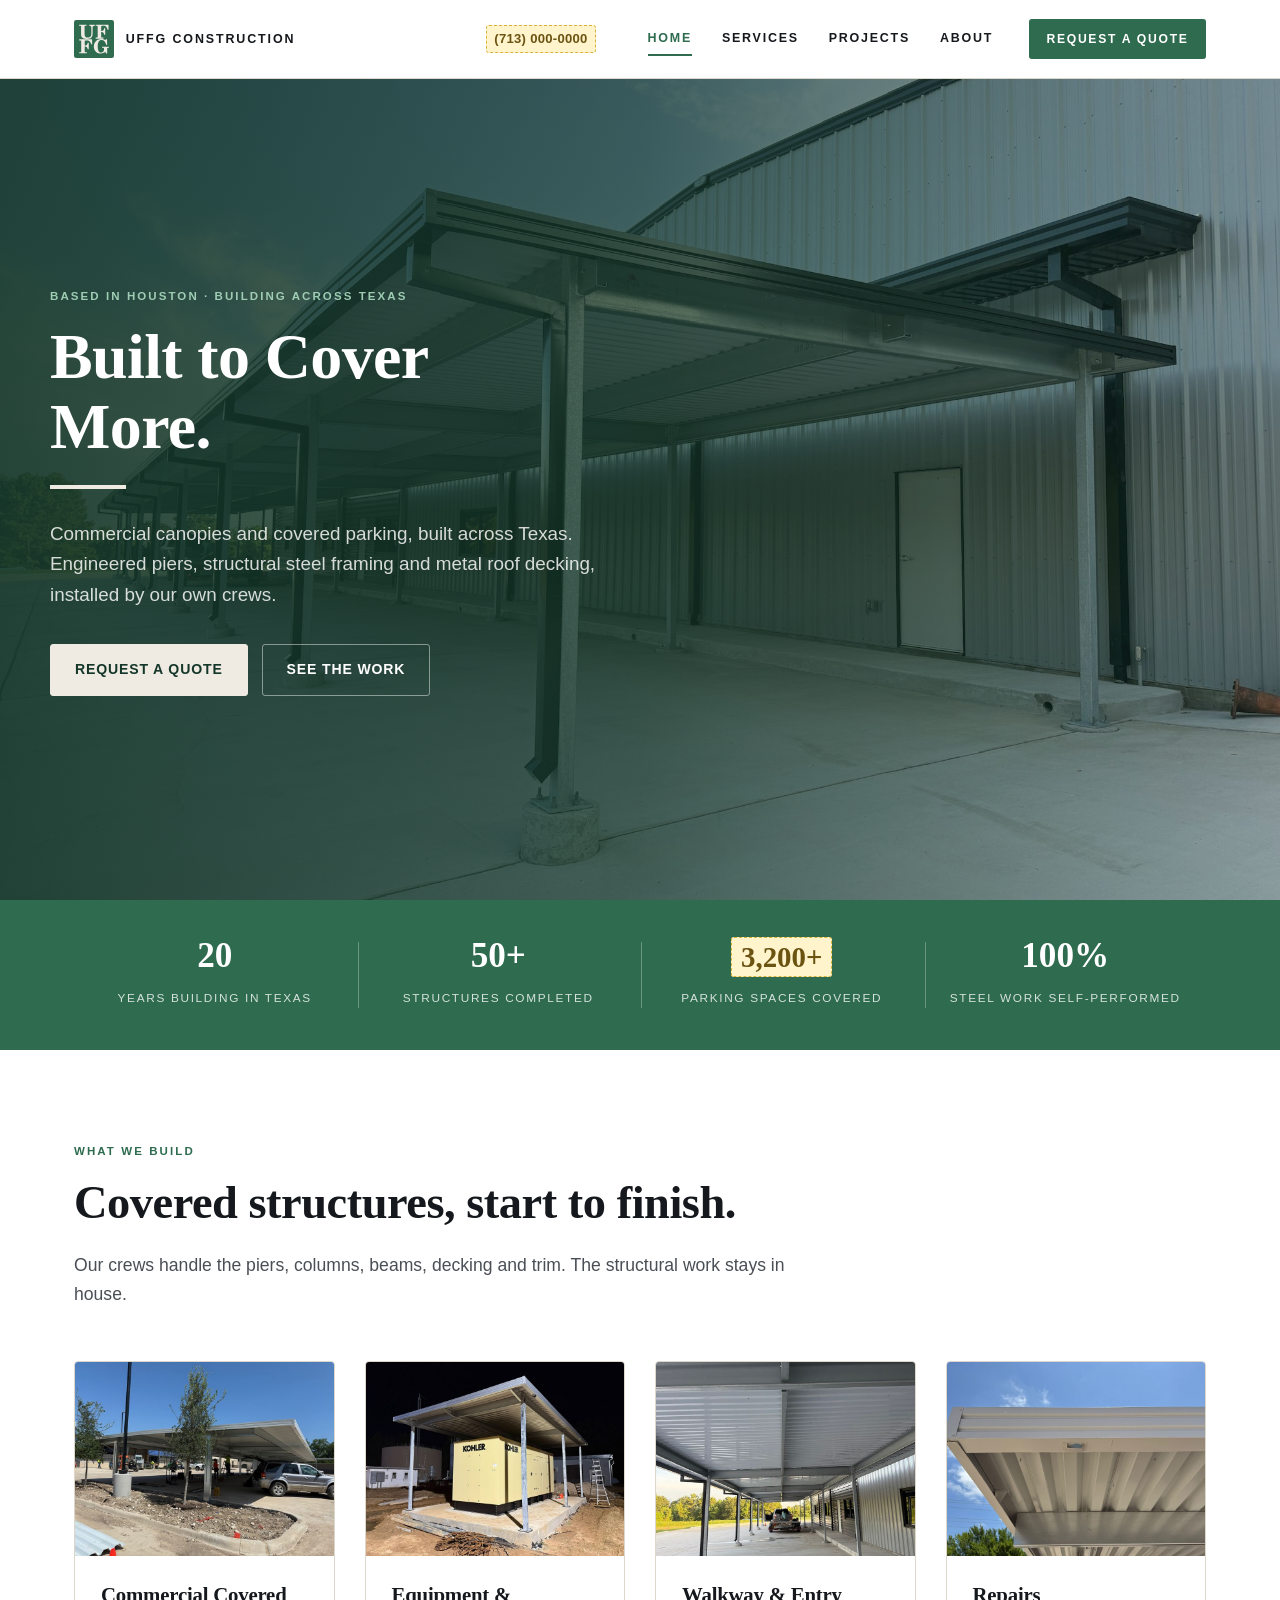
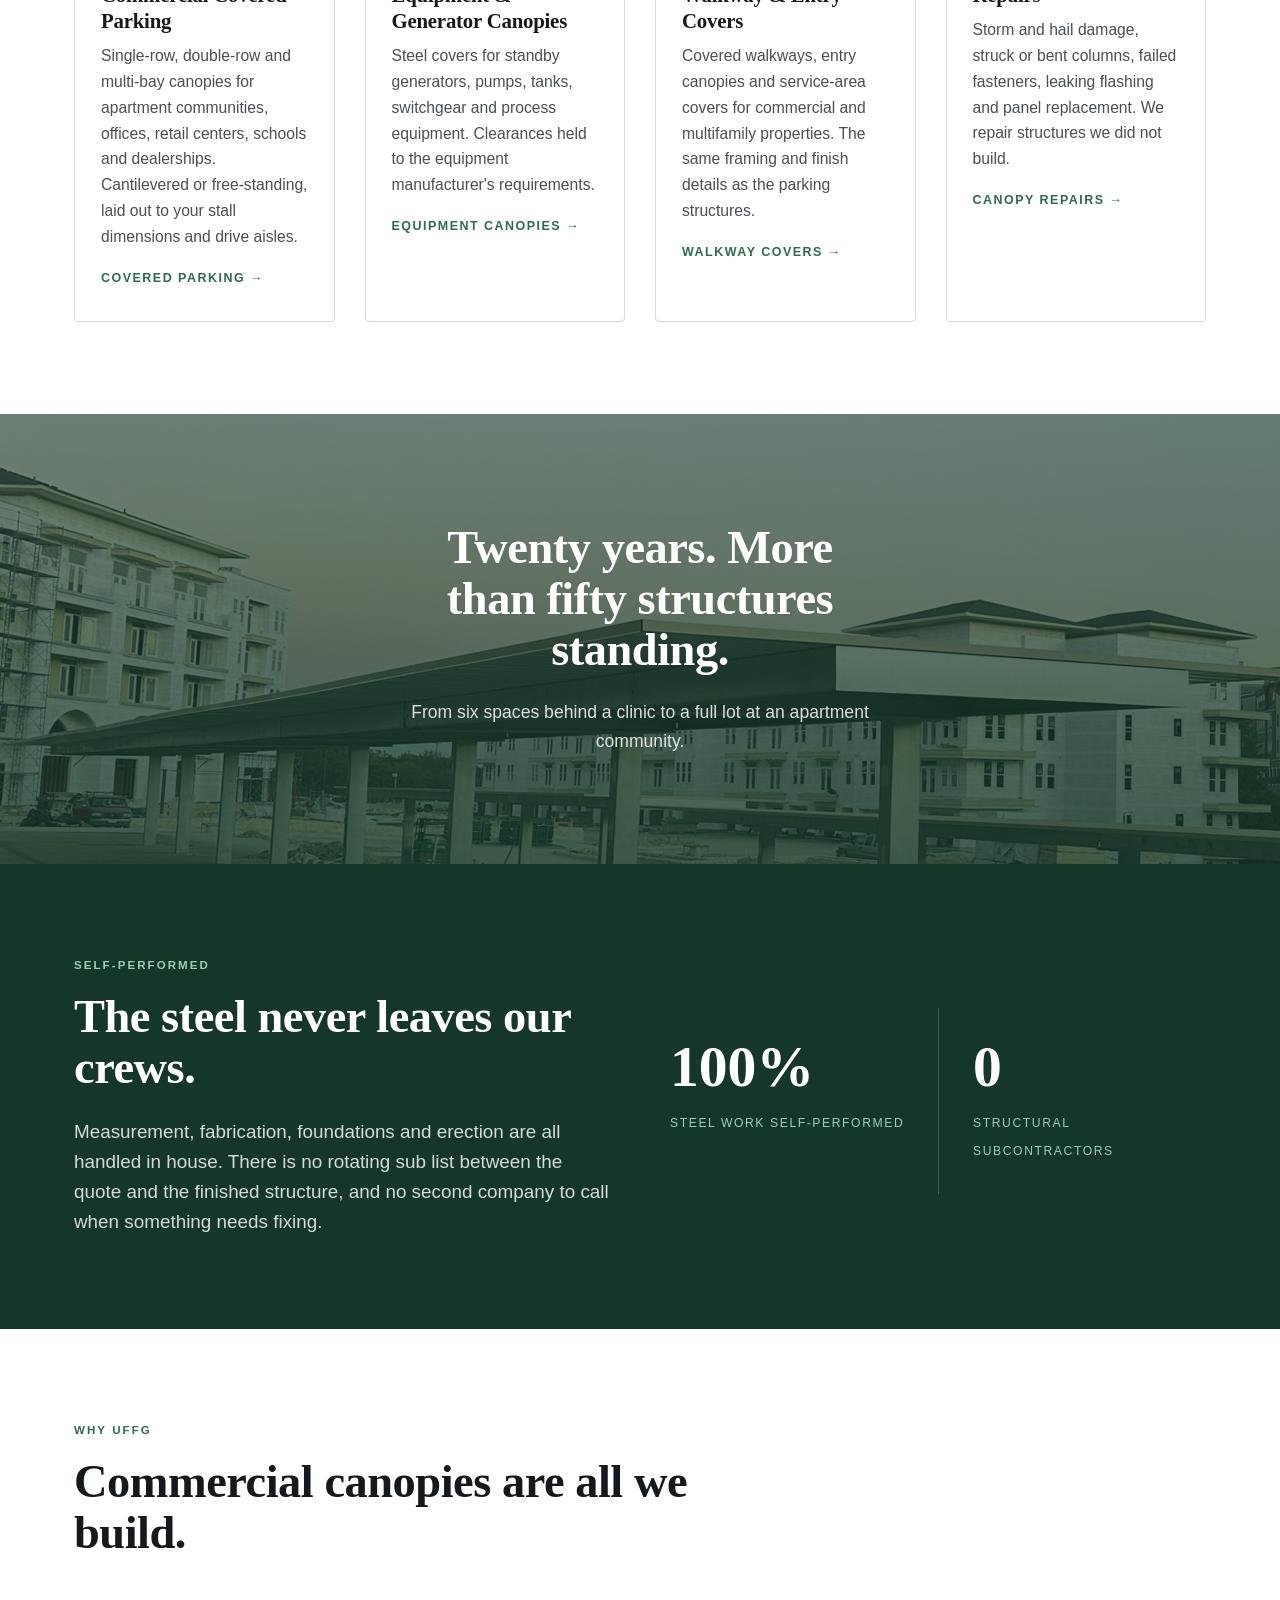
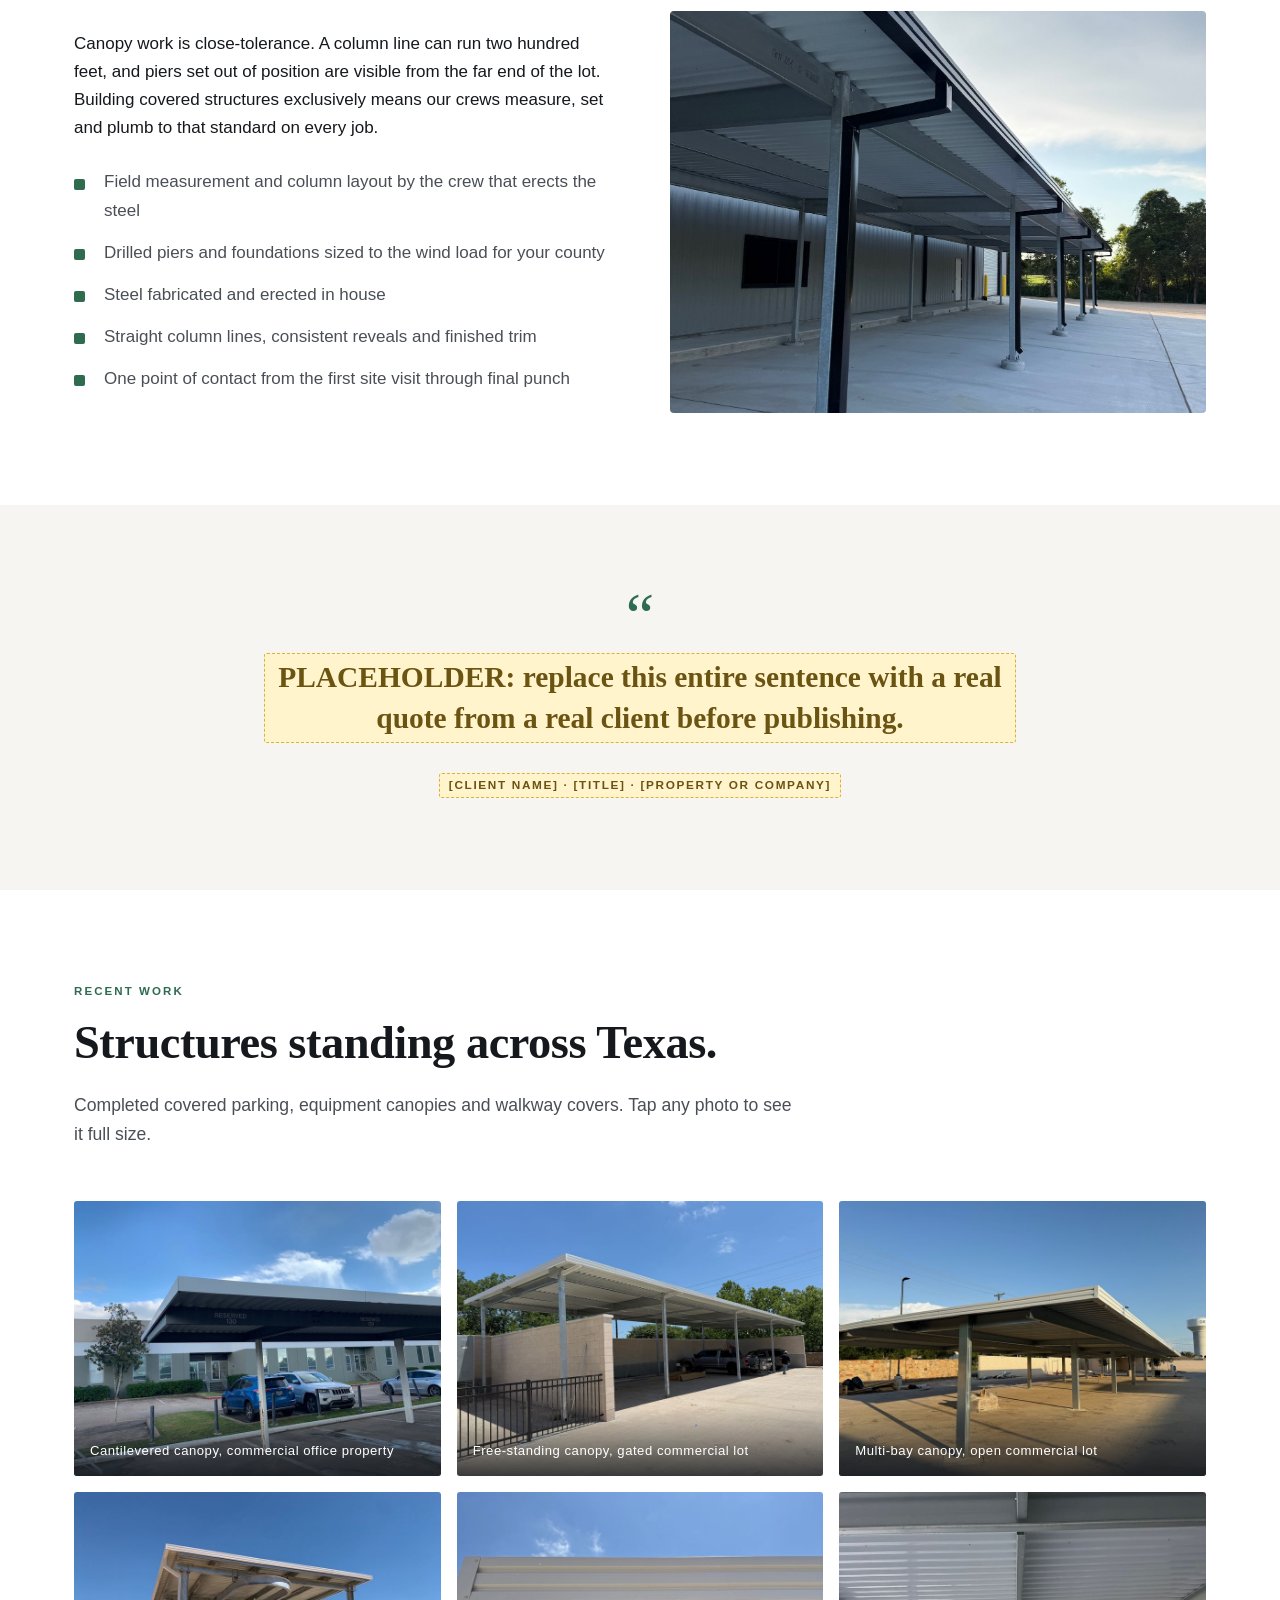
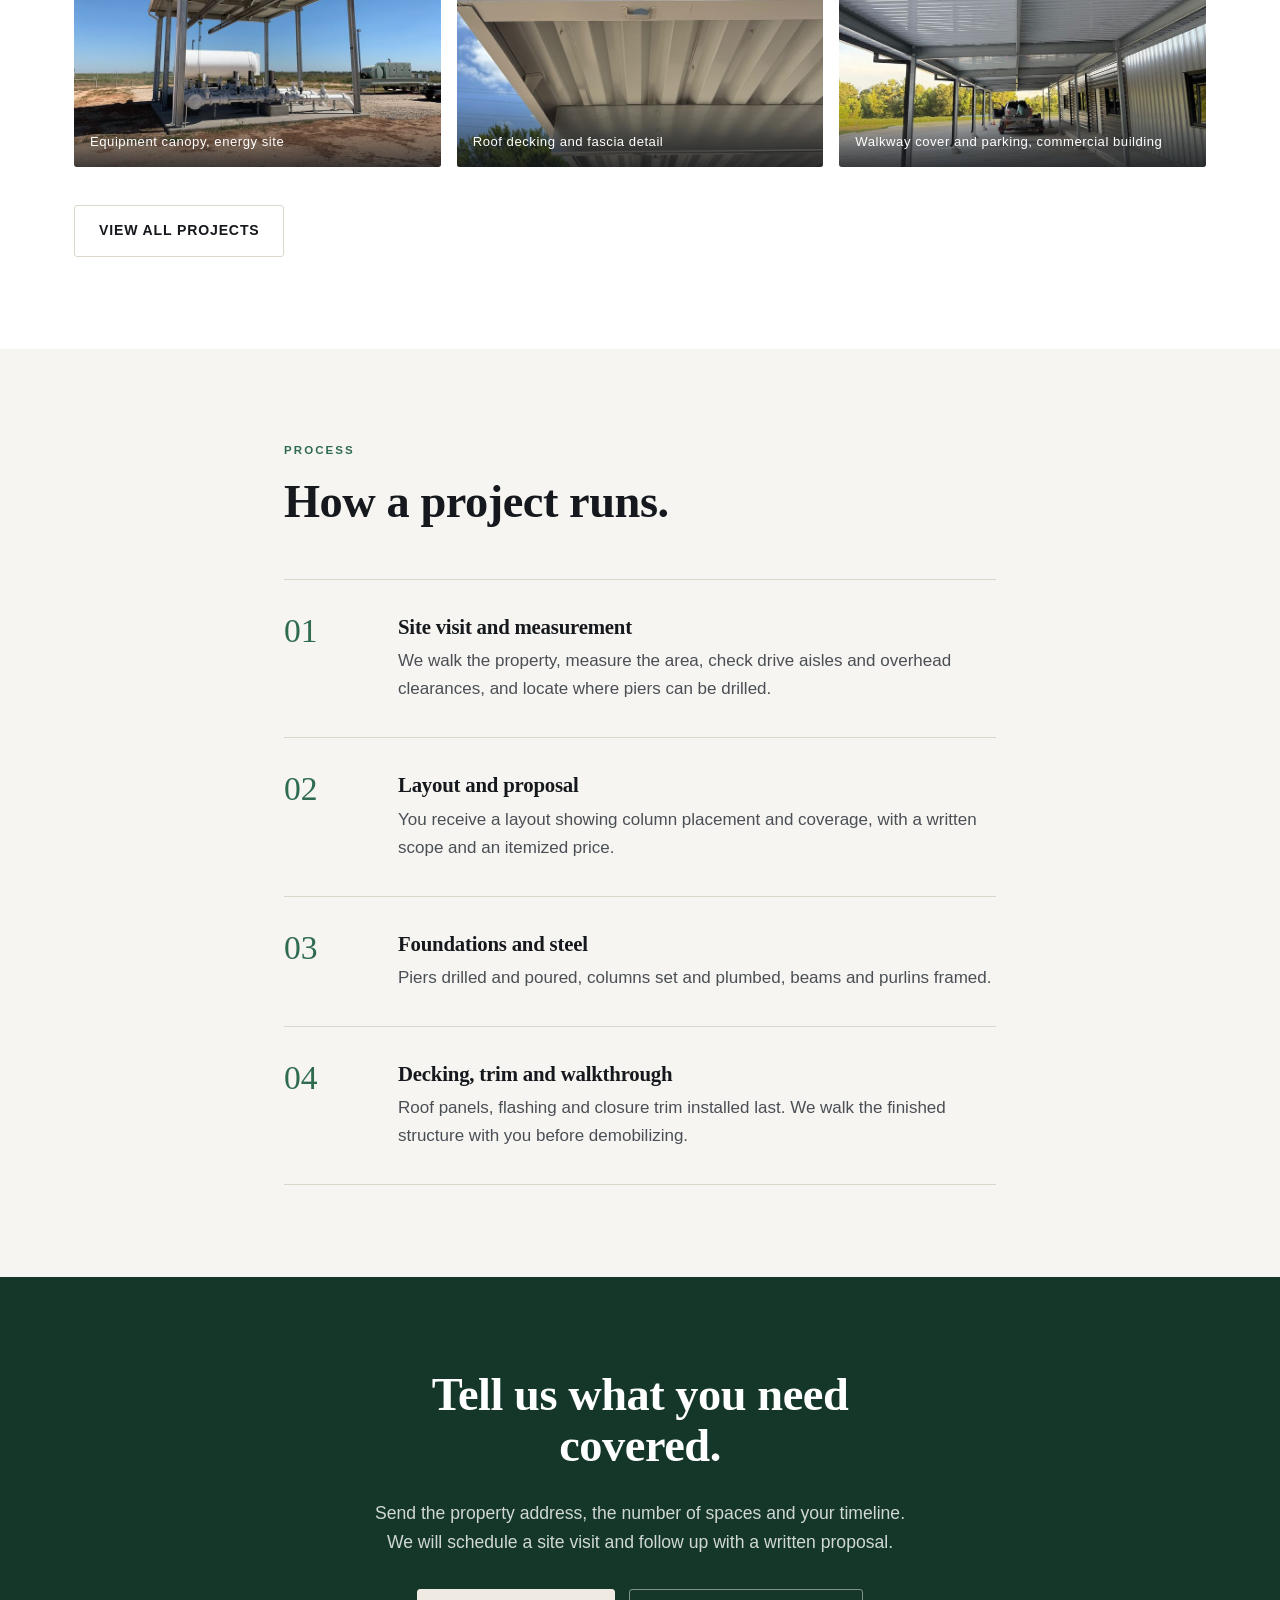
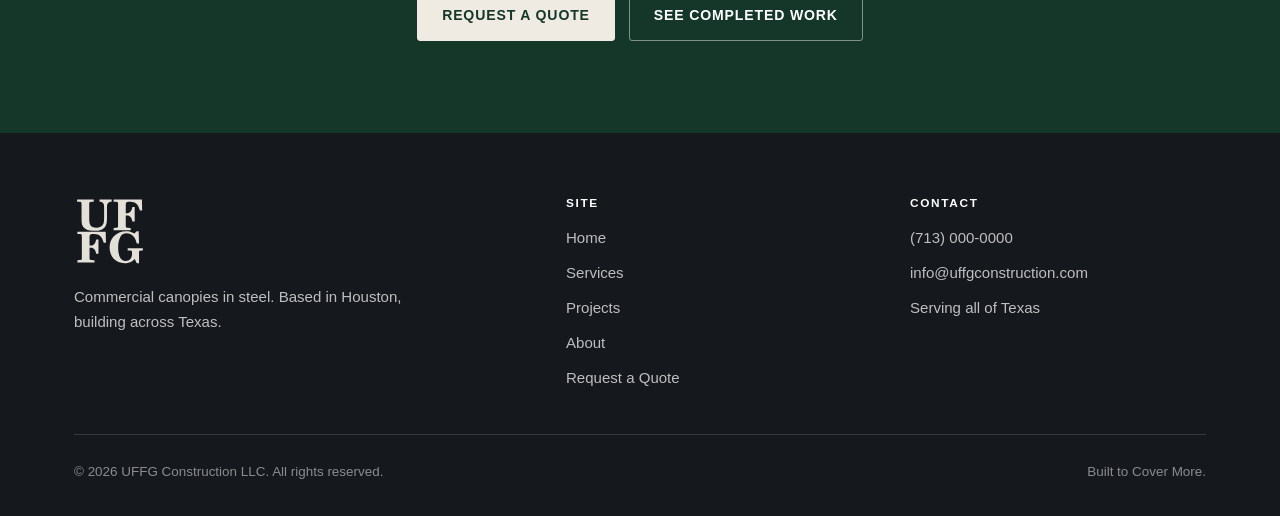
==== commit 4bc37115: "Add files via upload" ====
--- a/index.html
+++ b/index.html
@@ -20,7 +20,7 @@
   <div class="wrap header-inner">
     <a class="brand" href="index.html" aria-label="UFFG Construction home">
       <img class="mark" src="stamp-box-green.svg" alt="UFFG Construction">
-      <span class="bname">UFFG<br>Construction</span>
+      <span class="bname">UFFG Construction</span>
     </a>
     <a class="hdr-phone" href="tel:+17130000000"><span class="placeholder">(713) 000-0000</span></a>
     <button class="nav-toggle" aria-label="Menu" aria-expanded="false" id="navToggle"><span></span></button>
@@ -207,7 +207,7 @@
   <div class="wrap">
     <div class="footer-top">
       <div>
-        <img class="f-lockup" src="stamp-box-cream.svg" alt="UFFG Construction" style="height:62px">
+        <img class="f-lockup" src="stamp-cream.svg" alt="UFFG Construction" style="height:68px">
         <p style="max-width:42ch;margin-top:20px">Commercial canopies in steel. Based in Houston, building across Texas.</p>
       </div>
       <div>
--- a/site.css
+++ b/site.css
@@ -414,3 +414,18 @@
 /* browser default is `figure{margin:1em 40px}` — reset it */
 figure,figure.shot{margin:0}
 blockquote{margin:0}
+
+
+/* ---- brand lockup, corrected ---- */
+.brand{gap:12px;align-items:center}
+.brand img.mark{height:38px}
+.brand .bname{
+  font-size:.78rem;font-weight:600;letter-spacing:.15em;line-height:1;
+  text-transform:uppercase;color:var(--ink);white-space:nowrap;
+  padding-top:1px;
+}
+@media (max-width:1080px){.brand .bname{display:none}}
+@media (max-width:720px){.brand img.mark{height:34px}}
+
+/* footer mark: freestanding letters, given room to breathe */
+.site-footer img.f-lockup{margin-bottom:4px;opacity:.95}
